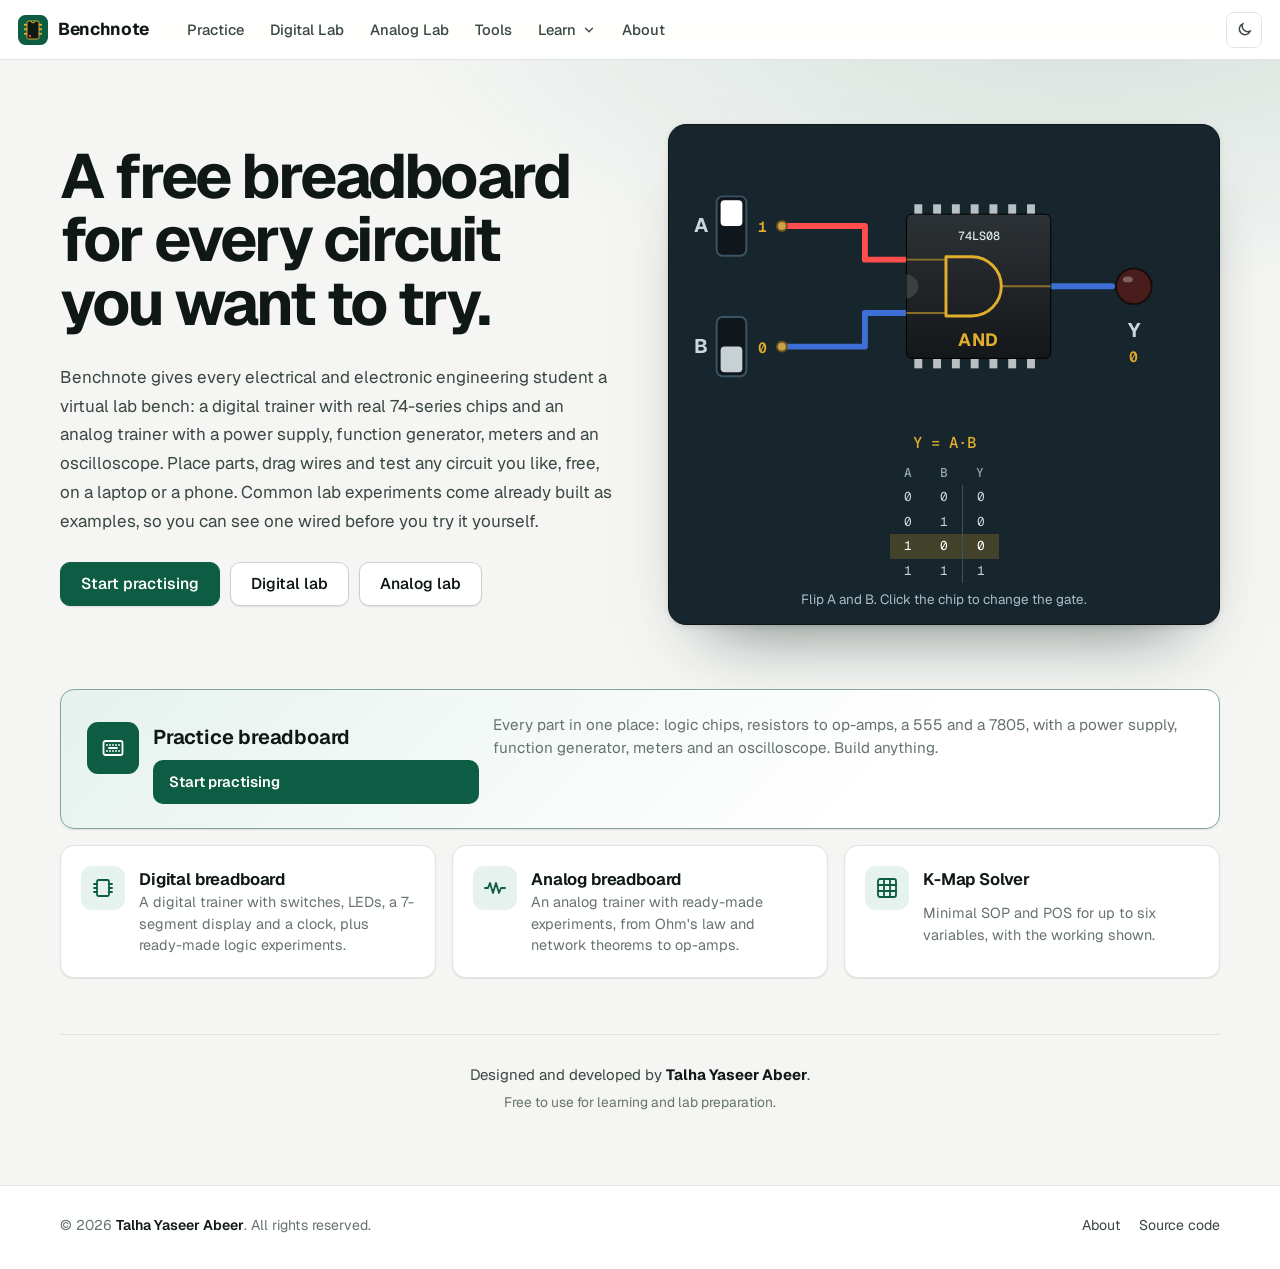
==== index.html @ 4c7db244 "Practice breadboard, fault hunting, exam mode and local parts - Practice page: one breadboard with e" ====
<!doctype html>
<html lang="en">
<head>
  <meta charset="utf-8">
  <meta name="viewport" content="width=device-width, initial-scale=1">
  <title>Benchnote · Virtual EEE lab</title>
  <meta name="description" content="A free virtual breadboard for EEE students: build any digital or analog circuit with real chips, parts and instruments. Common lab experiments included as ready-made examples.">
  <meta name="author" content="Talha Yaseer Abeer">
  <link rel="icon" href="assets/favicon.svg" type="image/svg+xml">
  <link rel="preconnect" href="https://fonts.googleapis.com">
  <link rel="preconnect" href="https://fonts.gstatic.com" crossorigin>
  <link href="https://fonts.googleapis.com/css2?family=Geist:wght@300..800&family=Geist+Mono:wght@400..600&display=swap" rel="stylesheet">
  <link rel="stylesheet" href="css/base.css">
  <link rel="stylesheet" href="css/home.css">
</head>
<body>
  <main>
    <section class="hero">
      <div class="wrap hero__grid">
        <div class="hero__copy">
          <h1>A free breadboard for every circuit you want to try.</h1>
          <p class="hero__lede">Benchnote gives every electrical and electronic engineering student a virtual lab bench: a digital trainer with real 74-series chips and an analog trainer with a power supply, function generator, meters and an oscilloscope. Place parts, drag wires and test any circuit you like, free, on a laptop or a phone. Common lab experiments come already built as examples, so you can see one wired before you try it yourself.</p>
          <div class="hero__cta">
            <a class="btn btn--primary btn--lg" href="practice.html">Start practising</a>
            <a class="btn btn--lg" href="digital.html">Digital lab</a>
            <a class="btn btn--lg" href="analog.html">Analog lab</a>
          </div>
        </div>
        <figure class="demo" aria-label="Try a logic gate">
          <div id="demo"></div>
          <figcaption>Flip A and B. Click the chip to change the gate.</figcaption>
        </figure>
      </div>
    </section>

    <section class="wrap entry" aria-label="Sections">
      <a class="entry__card entry__card--main" href="practice.html">
        <span class="entry__icon" aria-hidden="true"><svg viewBox="0 0 24 24" fill="none" stroke="currentColor" stroke-width="1.8" stroke-linecap="round"><rect x="2.5" y="5" width="19" height="14" rx="2"/><path d="M6 9h.01M9 9h.01M12 9h.01M15 9h.01M18 9h.01M6 15h.01M9 15h.01M12 15h.01M15 15h.01M18 15h.01M8 12h8"/></svg></span>
        <span class="entry__title">Practice breadboard</span>
        <span class="entry__text">Every part in one place: logic chips, resistors to op-amps, a 555 and a 7805, with a power supply, function generator, meters and an oscilloscope. Build anything.</span>
        <span class="entry__go">Start practising</span>
      </a>
      <a class="entry__card" href="digital.html">
        <span class="entry__icon" aria-hidden="true"><svg viewBox="0 0 24 24" fill="none" stroke="currentColor" stroke-width="1.8" stroke-linecap="round" stroke-linejoin="round"><rect x="6" y="4" width="12" height="16" rx="1.5"/><path d="M3 8h3M3 12h3M3 16h3M18 8h3M18 12h3M18 16h3"/></svg></span>
        <span class="entry__title">Digital breadboard</span>
        <span class="entry__text">A digital trainer with switches, LEDs, a 7-segment display and a clock, plus ready-made logic experiments.</span>
      </a>
      <a class="entry__card" href="analog.html">
        <span class="entry__icon" aria-hidden="true"><svg viewBox="0 0 24 24" fill="none" stroke="currentColor" stroke-width="1.8" stroke-linecap="round" stroke-linejoin="round"><path d="M2 12h3l2-5 3 10 3-10 3 10 2-5h4"/></svg></span>
        <span class="entry__title">Analog breadboard</span>
        <span class="entry__text">An analog trainer with ready-made experiments, from Ohm's law and network theorems to op-amps.</span>
      </a>
      <a class="entry__card" href="kmap.html">
        <span class="entry__icon" aria-hidden="true"><svg viewBox="0 0 24 24" fill="none" stroke="currentColor" stroke-width="1.8" stroke-linecap="round"><rect x="3" y="3" width="18" height="18" rx="2"/><path d="M9 3v18M15 3v18M3 9h18M3 15h18"/></svg></span>
        <span class="entry__title">K-Map Solver</span>
        <span class="entry__text">Minimal SOP and POS for up to six variables, with the working shown.</span>
      </a>
    </section>

    <section class="wrap credit" aria-label="Credits">
      <p>Designed and developed by <strong>Talha Yaseer Abeer</strong>.</p>
      <p class="credit__small">Free to use for learning and lab preparation.</p>
    </section>
  </main>
  <script type="module" src="js/home.js"></script>
</body>
</html>
---- css/base.css ----
/* Benchnote design system */

:root {
  --brand: #0d5c44;
  --brand-hi: #127a5a;
  --brand-ink: #073a2b;
  --brand-tint: #e6f2ed;
  --accent: #c8961e;
  --accent-hi: #e0ad2c;
  --accent-tint: #fbf3df;

  --bg: #f5f6f4;
  --surface: #ffffff;
  --surface-2: #f0f2ef;
  --surface-3: #e6e9e5;
  --ink: #0f1814;
  --ink-2: #3a4741;
  --muted: #66736c;
  --rule: #e1e5e1;
  --rule-strong: #cbd2cc;

  --stage: #0c1d17;
  --stage-2: #12291f;
  --silk: #e9f1ec;

  --high: #e5383b;
  --low: #2f62c4;
  --float: #98a39d;
  --ch1: #f2c40f;
  --ch2: #23b5c9;
  --ok: #1e8a52;
  --ok-tint: #e5f4ea;
  --warn: #b7720f;
  --warn-tint: #fbf0dc;
  --bad: #c43036;
  --bad-tint: #fbe7e7;

  /* aliases used by the simulator styles */
  --mask: var(--brand);
  --mask-deep: var(--brand-ink);
  --mask-mid: var(--brand-hi);
  --gold: var(--accent);
  --gold-hi: var(--accent-hi);
  --gold-deep: #9c7414;
  --plastic: #e7eae4;
  --plastic-shade: #cfd5cc;
  --paper: var(--bg);

  --f-body: "Geist", "Segoe UI", system-ui, -apple-system, sans-serif;
  --f-display: "Geist", "Segoe UI", system-ui, sans-serif;
  --f-mono: "Geist Mono", "Cascadia Mono", Consolas, monospace;

  --r-sm: 6px;
  --r-md: 10px;
  --r-lg: 14px;
  --bar-h: 60px;
  --shadow-1: 0 1px 2px rgba(15, 24, 20, .06), 0 1px 1px rgba(15, 24, 20, .04);
  --shadow-2: 0 8px 28px -12px rgba(15, 24, 20, .28), 0 2px 6px rgba(15, 24, 20, .06);
  --shadow-lift: var(--shadow-2);
  color-scheme: light;
}

:root[data-theme="dark"] {
  --bg: #0b1310;
  --surface: #111b17;
  --surface-2: #16221d;
  --surface-3: #1d2b25;
  --ink: #e8efeb;
  --ink-2: #c1ccc6;
  --muted: #8b9a92;
  --rule: #22312a;
  --rule-strong: #2f4038;
  --brand-tint: #12291f;
  --accent-tint: #2a2412;
  --ok-tint: #10291b;
  --warn-tint: #2c220f;
  --bad-tint: #2e1415;
  --plastic: #d9ded6;
  --plastic-shade: #bcc3ba;
  --low: #5b8be0;
  color-scheme: dark;
}

*, *::before, *::after { box-sizing: border-box; }
[hidden] { display: none !important; }
html { -webkit-text-size-adjust: 100%; }
body {
  margin: 0;
  font-family: var(--f-body);
  font-size: 15px;
  line-height: 1.6;
  color: var(--ink);
  background: var(--bg);
  min-height: 100vh;
  -webkit-font-smoothing: antialiased;
}
img, svg { display: block; max-width: 100%; }
button, input, select, textarea { font: inherit; color: inherit; }
a { color: inherit; }
::selection { background: var(--accent-hi); color: #1d1503; }
:focus-visible { outline: 2px solid var(--brand-hi); outline-offset: 2px; border-radius: 4px; }

h1, h2, h3, h4 {
  font-family: var(--f-display);
  font-weight: 650;
  line-height: 1.15;
  letter-spacing: -0.02em;
  margin: 0 0 .45em;
}
h1 { font-size: clamp(2rem, 3.6vw, 2.75rem); letter-spacing: -0.03em; }
h2 { font-size: 1.5rem; }
h3 { font-size: 1.12rem; letter-spacing: -0.01em; }
h4 { font-size: .98rem; letter-spacing: 0; }
p { margin: 0 0 1em; }
code, kbd, .mono { font-family: var(--f-mono); font-size: .86em; }
kbd {
  display: inline-block;
  padding: 0 .45em;
  border: 1px solid var(--rule-strong);
  border-bottom-width: 2px;
  border-radius: 5px;
  background: var(--surface);
  line-height: 1.6;
  font-size: .78rem;
}

/* ---------- top navigation ---------- */
.bar {
  position: sticky;
  top: 0;
  z-index: 50;
  height: var(--bar-h);
  background: color-mix(in srgb, var(--surface) 92%, transparent);
  backdrop-filter: saturate(1.4) blur(10px);
  border-bottom: 1px solid var(--rule);
  display: flex;
  align-items: center;
  gap: 8px;
  padding: 0 18px;
}
.bar__brand { display: flex; align-items: center; gap: 10px; text-decoration: none; flex-shrink: 0; margin-right: 18px; }
.bar__brand svg { width: 30px; height: 30px; }
.bar__word { font-weight: 700; font-size: 1.08rem; letter-spacing: -0.02em; }
.nav { display: flex; align-items: center; gap: 2px; flex: 1; min-width: 0; overflow-x: auto; scrollbar-width: none; }
.nav::-webkit-scrollbar { display: none; }
.nav a, .nav button {
  display: inline-flex;
  align-items: center;
  gap: 6px;
  height: 36px;
  padding: 0 12px;
  border: 0;
  background: transparent;
  border-radius: 8px;
  text-decoration: none;
  font-size: .92rem;
  font-weight: 500;
  color: var(--ink-2);
  white-space: nowrap;
  cursor: pointer;
}
.nav a:hover, .nav button:hover { background: var(--surface-2); color: var(--ink); }
.nav a[aria-current="page"], .nav button[aria-current="page"] { color: var(--ink); background: var(--surface-2); font-weight: 600; }
.nav a[aria-current="page"]::before, .nav button[aria-current="page"]::before {
  content: '';
  width: 6px; height: 6px; border-radius: 50%;
  background: var(--brand-hi);
}
.nav-menu {
  position: fixed;
  min-width: 240px;
  background: var(--surface);
  border: 1px solid var(--rule);
  border-radius: var(--r-md);
  box-shadow: var(--shadow-2);
  padding: 6px;
  z-index: 60;
}
.nav-menu a { display: block; padding: 8px 10px; border-radius: 7px; text-decoration: none; color: var(--ink); font-weight: 550; font-size: .9rem; }
.nav-menu a:hover { background: var(--surface-2); }
.nav-menu small { display: block; color: var(--muted); font-size: .78rem; font-weight: 400; }
.bar__tools { display: flex; align-items: center; gap: 6px; flex-shrink: 0; }
.icon-btn {
  width: 36px; height: 36px;
  display: inline-grid; place-items: center;
  border-radius: 8px;
  border: 1px solid var(--rule);
  background: var(--surface);
  color: var(--ink-2);
  cursor: pointer;
}
.icon-btn:hover { background: var(--surface-2); color: var(--ink); }
.icon-btn svg { width: 17px; height: 17px; }
@media (max-width: 820px) {
  .bar { padding: 0 10px; }
  .bar__brand { margin-right: 6px; }
  .bar__word { display: none; }
}

/* ---------- generic blocks ---------- */
.wrap { width: min(1160px, 100% - 40px); margin-inline: auto; }
.page-head { padding: 40px 0 24px; }
.page-head p { max-width: 66ch; color: var(--ink-2); font-size: 1.04rem; }

.btn {
  display: inline-flex;
  align-items: center;
  justify-content: center;
  gap: 7px;
  height: 36px;
  padding: 0 14px;
  border-radius: 8px;
  border: 1px solid var(--rule-strong);
  background: var(--surface);
  color: var(--ink);
  cursor: pointer;
  font-size: .9rem;
  font-weight: 550;
  line-height: 1;
  text-decoration: none;
  white-space: nowrap;
  box-shadow: var(--shadow-1);
}
.btn:hover { background: var(--surface-2); }
.btn:active { transform: translateY(1px); }
.btn svg { width: 16px; height: 16px; }
.btn--primary, .btn--mask { background: var(--brand); border-color: var(--brand); color: #fff; }
.btn--primary:hover, .btn--mask:hover { background: var(--brand-hi); border-color: var(--brand-hi); }
.btn--gold { background: var(--accent); border-color: #a87c12; color: #1f1604; }
.btn--gold:hover { background: var(--accent-hi); }
.btn--ghost { background: transparent; box-shadow: none; }
.btn--sm { height: 30px; padding: 0 10px; font-size: .82rem; }
.btn[disabled] { opacity: .45; pointer-events: none; }

.field { display: grid; gap: 5px; font-size: .9rem; }
.field > span { color: var(--muted); font-size: .8rem; font-weight: 500; }
.input, select.input, textarea.input {
  width: 100%;
  height: 36px;
  padding: 0 10px;
  border-radius: 8px;
  border: 1px solid var(--rule-strong);
  background: var(--surface);
  color: var(--ink);
}
textarea.input { height: auto; padding: 8px 10px; }
.input:focus { border-color: var(--brand-hi); outline: none; box-shadow: 0 0 0 3px color-mix(in srgb, var(--brand-hi) 22%, transparent); }

.seg {
  display: inline-flex;
  padding: 3px;
  gap: 2px;
  border-radius: 9px;
  background: var(--surface-2);
  border: 1px solid var(--rule);
}
.seg button {
  border: 0;
  background: transparent;
  padding: 0 12px;
  height: 30px;
  border-radius: 7px;
  cursor: pointer;
  font-weight: 550;
  font-size: .86rem;
  color: var(--ink-2);
}
.seg button:hover { color: var(--ink); }
.seg button[aria-pressed="true"], .seg button[aria-selected="true"] { background: var(--surface); color: var(--ink); box-shadow: var(--shadow-1); }

.note {
  border: 1px solid var(--rule);
  border-left: 3px solid var(--accent);
  background: var(--surface);
  padding: 10px 14px;
  border-radius: 8px;
  color: var(--ink-2);
  font-size: .92rem;
}
.table { border-collapse: collapse; width: 100%; font-size: .9rem; }
.table th, .table td { padding: 7px 10px; border-bottom: 1px solid var(--rule); text-align: left; }
.table th { font-weight: 600; color: var(--muted); font-size: .78rem; }
.table.mono-cells td { font-family: var(--f-mono); font-size: .8rem; }
.hint { font-size: .86rem; color: var(--muted); }
.tag {
  display: inline-flex; align-items: center; gap: 5px;
  height: 22px; padding: 0 8px; border-radius: 6px;
  font-size: .74rem; font-weight: 600;
  background: var(--surface-2); color: var(--ink-2); border: 1px solid var(--rule);
}
.tag--chip { font-family: var(--f-mono); background: #1d2124; color: #e6eaec; border-color: #1d2124; }

.toast-host {
  position: fixed; left: 50%; bottom: 22px; transform: translateX(-50%);
  z-index: 100; display: grid; gap: 8px; pointer-events: none;
}
.toast {
  background: var(--ink); color: var(--bg);
  padding: 10px 16px; border-radius: 10px;
  box-shadow: var(--shadow-2); font-size: .9rem;
  animation: toast-in .2s ease-out;
}
.toast--bad { background: var(--bad); color: #fff; }
.toast--ok { background: var(--ok); color: #fff; }
@keyframes toast-in { from { opacity: 0; transform: translateY(8px); } }

.footer {
  margin-top: 72px;
  border-top: 1px solid var(--rule);
  background: var(--surface);
  padding: 28px 0 32px;
  font-size: .88rem;
  color: var(--muted);
}
.footer .wrap { display: flex; flex-wrap: wrap; gap: 10px 28px; justify-content: space-between; align-items: center; }
.footer strong { color: var(--ink); font-weight: 600; }
.footer nav { display: flex; gap: 18px; }
.footer a { color: var(--ink-2); text-decoration: none; }
.footer a:hover { color: var(--ink); text-decoration: underline; }

.sr-only { position: absolute; width: 1px; height: 1px; padding: 0; margin: -1px; overflow: hidden; clip: rect(0, 0, 0, 0); white-space: nowrap; border: 0; }

@media (prefers-reduced-motion: reduce) {
  *, *::before, *::after { animation-duration: .001ms !important; transition-duration: .001ms !important; }
}

/* ---------- toolbar used on dark stages ---------- */
.tool-group {
  display: inline-flex;
  background: rgba(8, 20, 16, .82);
  border: 1px solid rgba(233, 241, 236, .12);
  border-radius: 9px;
  padding: 3px;
  gap: 2px;
  backdrop-filter: blur(6px);
}
.tool-group button {
  border: 0; background: transparent; color: var(--silk);
  min-width: 32px; height: 30px; padding: 0 9px;
  border-radius: 6px; cursor: pointer;
  font-size: .82rem; font-weight: 550;
  display: inline-flex; align-items: center; gap: 6px;
}
.tool-group button:hover { background: rgba(233, 241, 236, .1); }
.tool-group button[aria-pressed="true"] { background: var(--silk); color: var(--stage); }
.tool-group button[disabled] { opacity: .35; pointer-events: none; }
.tool-group button svg { width: 16px; height: 16px; }
.tool-group .sep { width: 1px; background: rgba(233, 241, 236, .16); margin: 4px 3px; }
---- css/home.css ----
/* Home */

.btn--lg { height: 44px; padding: 0 20px; font-size: .98rem; border-radius: 10px; }

.hero {
  padding: 64px 0 56px;
  background:
    radial-gradient(1200px 500px at 85% -10%, color-mix(in srgb, var(--brand) 14%, transparent), transparent 60%),
    var(--bg);
}
.hero__grid {
  display: grid;
  grid-template-columns: minmax(0, 1fr) minmax(0, 1fr);
  gap: 56px;
  align-items: center;
}
.hero h1 {
  font-size: clamp(2.4rem, 5vw, 3.9rem);
  font-weight: 700;
  line-height: 1.02;
  letter-spacing: -0.045em;
  margin-bottom: .45em;
  max-width: 13ch;
}
.hero__lede { font-size: 1.06rem; line-height: 1.7; max-width: 58ch; color: var(--ink-2); }
.hero__cta { display: flex; flex-wrap: wrap; gap: 10px; margin-top: 26px; }

.demo {
  margin: 0;
  background: #17252c;
  border: 1px solid #0d151a;
  border-radius: 18px;
  padding: 18px 18px 14px;
  box-shadow: 0 40px 70px -40px rgba(10, 30, 24, .6), 0 2px 6px rgba(0, 0, 0, .1);
}
.demo figcaption { font-size: .84rem; color: #a9bfca; text-align: center; margin-top: 6px; }
.demo-svg { width: 100%; height: auto; }
.d-wire { fill: none; stroke-width: 6; stroke-linecap: round; stroke-linejoin: round; transition: stroke .12s; }
.d-wire.hi { stroke: #ff4d4d; }
.d-wire.lo { stroke: #3d6fd6; }
.d-sw { cursor: pointer; }
.d-slot { fill: #0f171c; stroke: #3a5463; stroke-width: 2; }
.d-lever { fill: #c7d0d5; transition: y .1s; }
.d-lever.on { fill: #fff; }
.d-sw:focus-visible { outline: none; }
.d-sw:focus-visible .d-slot { stroke: var(--accent-hi); stroke-width: 3; }
.d-lab { fill: #c9d7de; font: 700 20px var(--f-body); text-anchor: middle; }
.d-val { fill: var(--accent-hi); font: 600 15px var(--f-mono); text-anchor: middle; }
.d-pad { fill: #c9a24a; stroke: #6d5317; stroke-width: 2; }
.d-chip { cursor: pointer; transform-origin: 295px 145px; }
.d-chip.pop { animation: pop .28s ease-out; }
@keyframes pop { 40% { transform: scale(1.04); } }
.d-chip:focus-visible { outline: none; }
.d-chip:focus-visible .d-body { stroke: var(--accent-hi); stroke-width: 3; }
.d-body { fill: url(#dChip); stroke: #000; }
.d-notch { fill: #3a3f42; }
.d-leg { fill: #b9c0c4; }
.d-gate { fill: none; stroke: var(--accent-hi); stroke-width: 3; stroke-linejoin: round; }
.d-bubble { fill: #1b1f22; }
.d-gate-line { fill: none; stroke: var(--accent-hi); stroke-width: 3; }
.d-inner { fill: none; stroke: rgba(224, 173, 44, .55); stroke-width: 2; }
.d-chiplab { fill: #dfe5e8; font: 500 12px var(--f-mono); text-anchor: middle; }
.d-gatename { fill: var(--accent-hi); font: 700 18px var(--f-body); text-anchor: middle; letter-spacing: .04em; }
.d-led { fill: #4a1d1d; stroke: #1a0b0b; stroke-width: 2; transition: fill .1s; }
.d-led.on { fill: #ff2d2d; }
.d-glow { opacity: 0; transition: opacity .1s; }
.d-glow.on { opacity: 1; }
.d-shine { fill: rgba(255, 255, 255, .3); }
.d-expr { text-align: center; font: 500 .98rem var(--f-mono); color: var(--accent-hi); margin: 2px 0 8px; }
.d-tt { margin: 0 auto; border-collapse: collapse; font-family: var(--f-mono); font-size: .8rem; color: #c9d7de; }
.d-tt th, .d-tt td { padding: 2px 14px; text-align: center; }
.d-tt th { color: #8ea6b2; font-weight: 500; }
.d-tt tr.now td { background: rgba(224, 173, 44, .22); color: #fff; }
.d-tt td:last-child { border-left: 1px solid #3a5463; }

@media (max-width: 920px) {
  .hero__grid { grid-template-columns: 1fr; gap: 34px; }
  .hero h1 { max-width: none; }
}

.entry {
  display: grid;
  grid-template-columns: repeat(3, minmax(0, 1fr));
  gap: 16px;
  margin-top: 8px;
}
.entry__card {
  display: grid;
  grid-template-columns: 44px 1fr;
  grid-template-rows: auto auto;
  column-gap: 14px;
  padding: 20px;
  border: 1px solid var(--rule);
  border-radius: var(--r-lg);
  background: var(--surface);
  text-decoration: none;
  box-shadow: var(--shadow-1);
  transition: border-color .15s, box-shadow .15s;
}
.entry__card:hover { border-color: var(--rule-strong); box-shadow: var(--shadow-2); }
.entry__icon {
  grid-row: span 2;
  width: 44px; height: 44px;
  display: grid; place-items: center;
  border-radius: 11px;
  background: var(--brand-tint);
  color: var(--brand);
}
.entry__icon svg { width: 24px; height: 24px; }
.entry__title { font-weight: 650; font-size: 1.04rem; letter-spacing: -0.01em; }
.entry__text { color: var(--muted); font-size: .9rem; line-height: 1.5; }
@media (max-width: 860px) { .entry { grid-template-columns: 1fr; } }

.credit {
  margin-top: 56px;
  padding-top: 28px;
  border-top: 1px solid var(--rule);
  text-align: center;
  color: var(--ink-2);
}
.credit p { margin: 0 0 4px; }
.credit strong { color: var(--ink); }
.credit__small { font-size: .86rem; color: var(--muted); }

.entry__card--main { grid-column: 1 / -1; padding: 24px 26px; border-color: color-mix(in srgb, var(--brand) 45%, var(--rule)); background: linear-gradient(135deg, var(--brand-tint), var(--surface) 70%); grid-template-columns: 52px 1fr auto; align-items: center; }
.entry__card--main .entry__icon { width: 52px; height: 52px; background: var(--brand); color: #fff; }
.entry__card--main .entry__title { font-size: 1.25rem; }
.entry__card--main .entry__text { font-size: .95rem; max-width: 70ch; }
.entry__go { grid-row: span 2; align-self: center; padding: 10px 16px; border-radius: 10px; background: var(--brand); color: #fff; font-weight: 600; font-size: .92rem; white-space: nowrap; }
@media (max-width: 860px) { .entry__card--main { grid-template-columns: 52px 1fr; } .entry__go { grid-column: 1 / -1; grid-row: auto; justify-self: start; margin-top: 12px; } }
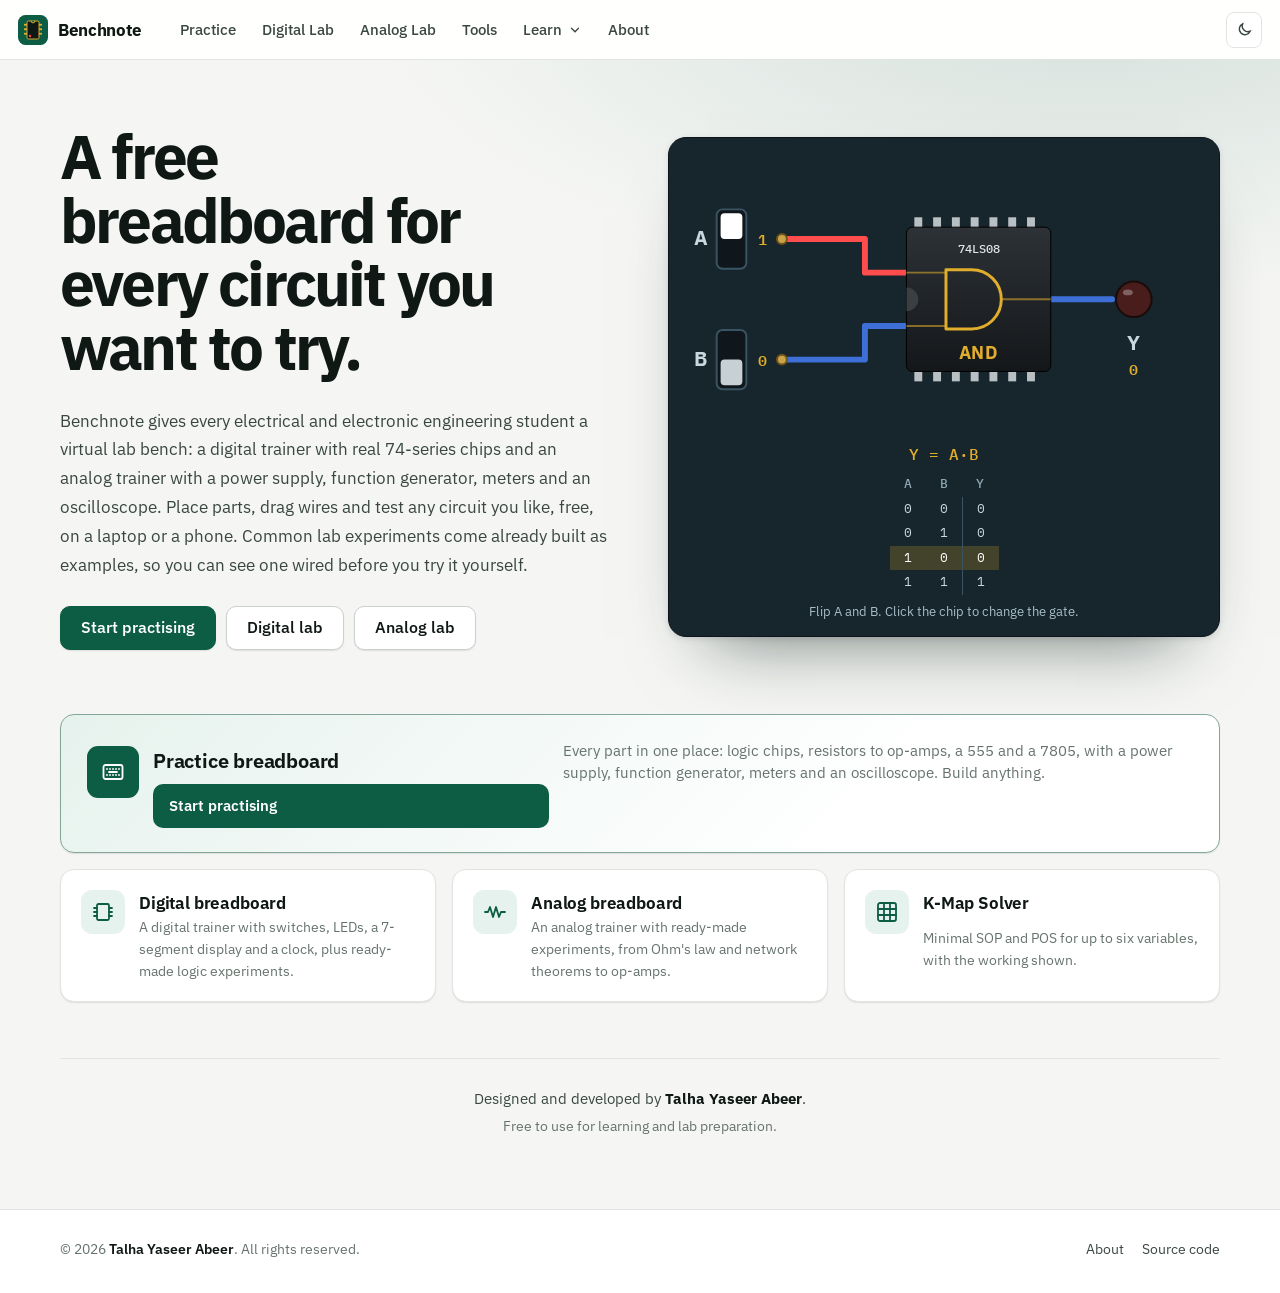
==== commit 36c7d15e: "Switch type to IBM Plex Sans and Plex Mono" ====
--- a/index.html
+++ b/index.html
@@ -6,10 +6,13 @@
   <title>Benchnote · Virtual EEE lab</title>
   <meta name="description" content="A free virtual breadboard for EEE students: build any digital or analog circuit with real chips, parts and instruments. Common lab experiments included as ready-made examples.">
   <meta name="author" content="Talha Yaseer Abeer">
+  <link rel="manifest" href="manifest.webmanifest">
+  <link rel="apple-touch-icon" href="assets/apple-touch-icon.png">
+  <meta name="theme-color" content="#0f3d30">
   <link rel="icon" href="assets/favicon.svg" type="image/svg+xml">
   <link rel="preconnect" href="https://fonts.googleapis.com">
   <link rel="preconnect" href="https://fonts.gstatic.com" crossorigin>
-  <link href="https://fonts.googleapis.com/css2?family=Geist:wght@300..800&family=Geist+Mono:wght@400..600&display=swap" rel="stylesheet">
+  <link href="https://fonts.googleapis.com/css2?family=IBM+Plex+Sans:ital,wght@0,400;0,500;0,600;0,700;1,400&family=IBM+Plex+Mono:wght@400;500;600&display=swap" rel="stylesheet">
   <link rel="stylesheet" href="css/base.css">
   <link rel="stylesheet" href="css/home.css">
 </head>
--- a/css/base.css
+++ b/css/base.css
@@ -46,9 +46,9 @@
   --plastic-shade: #cfd5cc;
   --paper: var(--bg);
 
-  --f-body: "Geist", "Segoe UI", system-ui, -apple-system, sans-serif;
-  --f-display: "Geist", "Segoe UI", system-ui, sans-serif;
-  --f-mono: "Geist Mono", "Cascadia Mono", Consolas, monospace;
+  --f-body: "IBM Plex Sans", "Segoe UI", system-ui, -apple-system, sans-serif;
+  --f-display: "IBM Plex Sans", "Segoe UI", system-ui, sans-serif;
+  --f-mono: "IBM Plex Mono", "Cascadia Mono", Consolas, monospace;
 
   --r-sm: 6px;
   --r-md: 10px;
@@ -346,3 +346,20 @@
 .tool-group button[disabled] { opacity: .35; pointer-events: none; }
 .tool-group button svg { width: 16px; height: 16px; }
 .tool-group .sep { width: 1px; background: rgba(233, 241, 236, .16); margin: 4px 3px; }
+
+/* phone menu */
+.menu-btn { display: none; }
+.m-sheet {
+  position: fixed; top: var(--bar-h); left: 0; right: 0; z-index: 70;
+  background: var(--surface); border-bottom: 1px solid var(--rule); box-shadow: var(--shadow-2);
+  padding: 8px; display: grid; gap: 2px; max-height: calc(100vh - var(--bar-h)); overflow-y: auto;
+}
+.m-sheet a { display: block; padding: 12px 14px; border-radius: 10px; text-decoration: none; font-weight: 600; color: var(--ink); }
+.m-sheet a small { display: block; font-weight: 400; color: var(--muted); font-size: .8rem; }
+.m-sheet a[aria-current="page"] { background: var(--brand-tint); color: var(--brand); }
+@media (max-width: 720px) {
+  .bar .nav { display: none; }
+  .menu-btn { display: inline-grid; }
+  .bar { justify-content: space-between; }
+  .bar__word { display: inline; }
+}
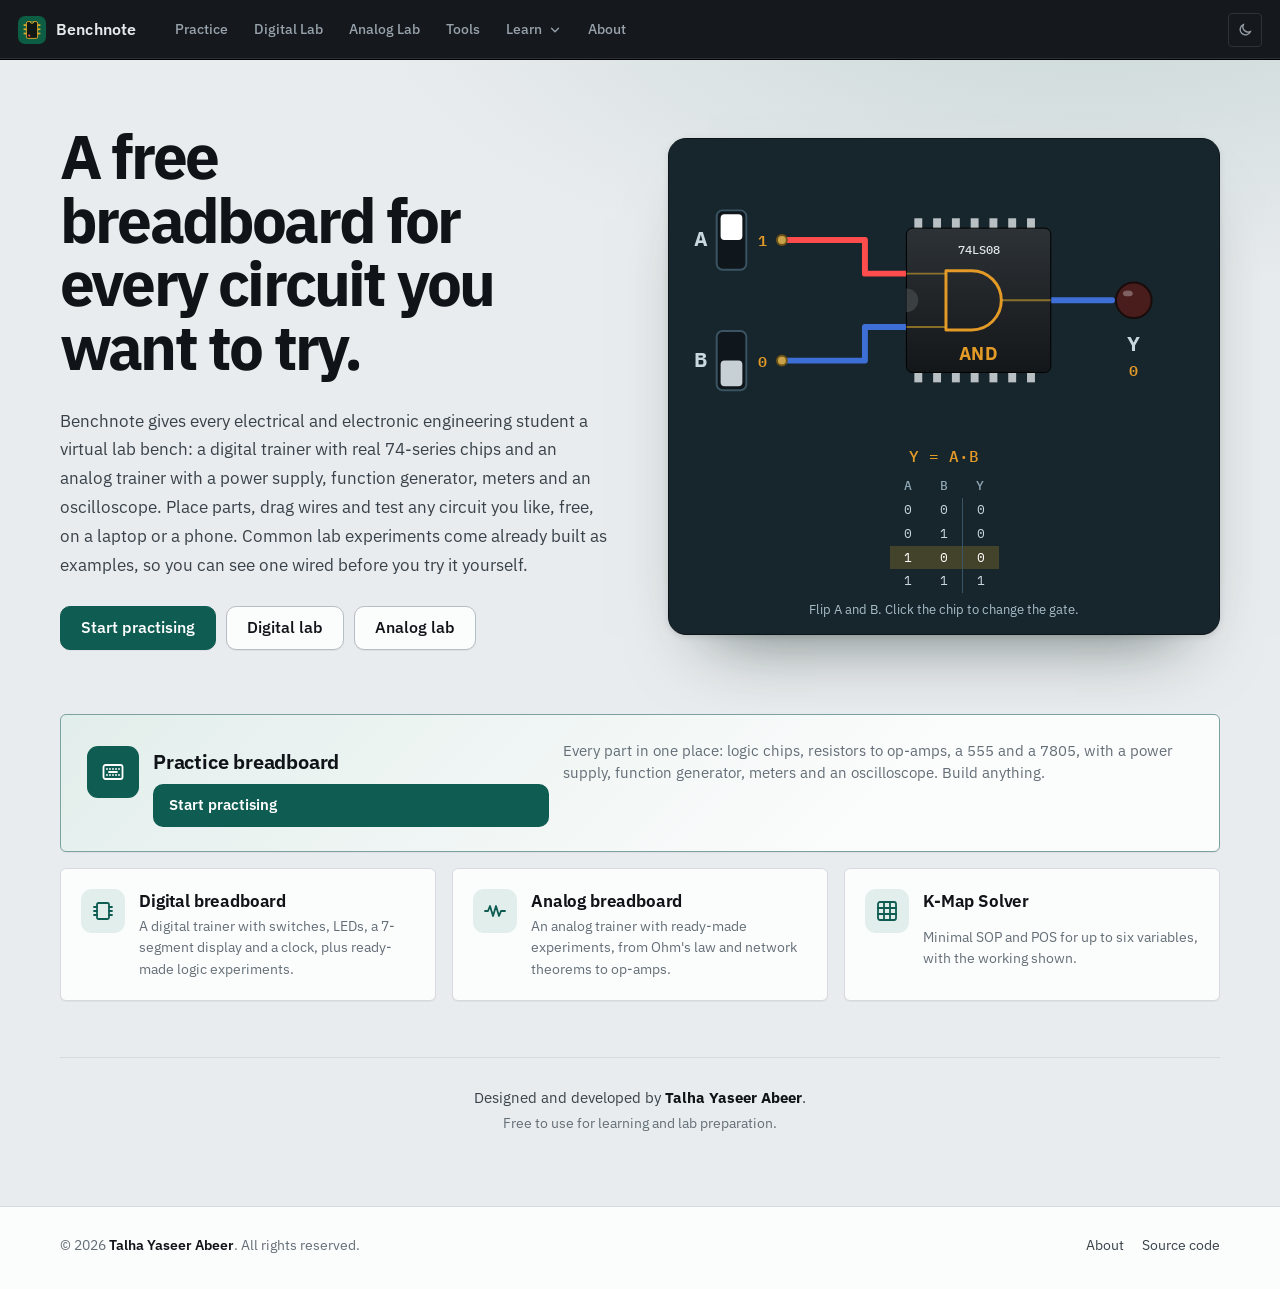
==== commit 53ae4248: "Match browser theme colour to the new chrome" ====
--- a/index.html
+++ b/index.html
@@ -8,7 +8,7 @@
   <meta name="author" content="Talha Yaseer Abeer">
   <link rel="manifest" href="manifest.webmanifest">
   <link rel="apple-touch-icon" href="assets/apple-touch-icon.png">
-  <meta name="theme-color" content="#0f3d30">
+  <meta name="theme-color" content="#15191d">
   <link rel="icon" href="assets/favicon.svg" type="image/svg+xml">
   <link rel="preconnect" href="https://fonts.googleapis.com">
   <link rel="preconnect" href="https://fonts.gstatic.com" crossorigin>
--- a/css/base.css
+++ b/css/base.css
@@ -1,39 +1,53 @@
-/* Benchnote design system */
+/* Benchnote design system — instrument panel
+   Graphite chrome, solder-mask teal for interaction, signal amber for
+   live/measured values. IBM Plex Sans for the interface, Plex Mono for
+   anything you could read off an instrument. */
 
 :root {
-  --brand: #0d5c44;
-  --brand-hi: #127a5a;
-  --brand-ink: #073a2b;
-  --brand-tint: #e6f2ed;
-  --accent: #c8961e;
-  --accent-hi: #e0ad2c;
-  --accent-tint: #fbf3df;
-
-  --bg: #f5f6f4;
-  --surface: #ffffff;
-  --surface-2: #f0f2ef;
-  --surface-3: #e6e9e5;
-  --ink: #0f1814;
-  --ink-2: #3a4741;
-  --muted: #66736c;
-  --rule: #e1e5e1;
-  --rule-strong: #cbd2cc;
-
-  --stage: #0c1d17;
-  --stage-2: #12291f;
-  --silk: #e9f1ec;
+  /* interaction: solder-mask teal */
+  --brand: #0f5c52;
+  --brand-hi: #13776a;
+  --brand-ink: #083b35;
+  --brand-tint: #e2eeeb;
+  /* measurement / attention: signal amber */
+  --accent: #c47f12;
+  --accent-hi: #e39a26;
+  --accent-tint: #f9f0e0;
+
+  /* graphite neutrals */
+  --bg: #e9ecee;
+  --surface: #fbfcfc;
+  --surface-2: #f2f4f5;
+  --surface-3: #e3e7ea;
+  --ink: #101418;
+  --ink-2: #39424a;
+  --muted: #646e77;
+  --rule: #d5dadf;
+  --rule-strong: #b6bdc4;
+
+  /* application chrome (top bar) */
+  --chrome: #15191d;
+  --chrome-2: #1d2227;
+  --chrome-rule: #2b3238;
+  --chrome-ink: #e6eaed;
+  --chrome-muted: #98a2ab;
+
+  /* dark work surfaces */
+  --stage: #0e1416;
+  --stage-2: #151d20;
+  --silk: #e6ecee;
 
   --high: #e5383b;
   --low: #2f62c4;
   --float: #98a39d;
   --ch1: #f2c40f;
   --ch2: #23b5c9;
-  --ok: #1e8a52;
-  --ok-tint: #e5f4ea;
-  --warn: #b7720f;
-  --warn-tint: #fbf0dc;
-  --bad: #c43036;
-  --bad-tint: #fbe7e7;
+  --ok: #1d7f4d;
+  --ok-tint: #e3f1e8;
+  --warn: #a8670b;
+  --warn-tint: #f8eedb;
+  --bad: #bd2f35;
+  --bad-tint: #f8e5e5;
 
   /* aliases used by the simulator styles */
   --mask: var(--brand);
@@ -41,7 +55,7 @@
   --mask-mid: var(--brand-hi);
   --gold: var(--accent);
   --gold-hi: var(--accent-hi);
-  --gold-deep: #9c7414;
+  --gold-deep: #94600c;
   --plastic: #e7eae4;
   --plastic-shade: #cfd5cc;
   --paper: var(--bg);
@@ -50,31 +64,36 @@
   --f-display: "IBM Plex Sans", "Segoe UI", system-ui, sans-serif;
   --f-mono: "IBM Plex Mono", "Cascadia Mono", Consolas, monospace;
 
-  --r-sm: 6px;
-  --r-md: 10px;
-  --r-lg: 14px;
+  --r-sm: 3px;
+  --r-md: 4px;
+  --r-lg: 6px;
   --bar-h: 60px;
-  --shadow-1: 0 1px 2px rgba(15, 24, 20, .06), 0 1px 1px rgba(15, 24, 20, .04);
-  --shadow-2: 0 8px 28px -12px rgba(15, 24, 20, .28), 0 2px 6px rgba(15, 24, 20, .06);
+  --shadow-1: 0 1px 0 rgba(16, 20, 24, .05);
+  --shadow-2: 0 10px 30px -14px rgba(16, 20, 24, .35), 0 1px 3px rgba(16, 20, 24, .08);
   --shadow-lift: var(--shadow-2);
+  --focus: 0 0 0 2px var(--surface), 0 0 0 4px var(--brand-hi);
   color-scheme: light;
 }
 
 :root[data-theme="dark"] {
-  --bg: #0b1310;
-  --surface: #111b17;
-  --surface-2: #16221d;
-  --surface-3: #1d2b25;
-  --ink: #e8efeb;
-  --ink-2: #c1ccc6;
-  --muted: #8b9a92;
-  --rule: #22312a;
-  --rule-strong: #2f4038;
-  --brand-tint: #12291f;
-  --accent-tint: #2a2412;
-  --ok-tint: #10291b;
-  --warn-tint: #2c220f;
-  --bad-tint: #2e1415;
+  --bg: #0c0f11;
+  --surface: #13171a;
+  --surface-2: #191e22;
+  --surface-3: #21272c;
+  --ink: #e4e8eb;
+  --ink-2: #bcc4ca;
+  --muted: #869099;
+  --rule: #252b30;
+  --rule-strong: #343c43;
+  --brand-hi: #2a9c8b;
+  --brand-tint: #10251f;
+  --accent-tint: #2a2213;
+  --ok-tint: #0f2619;
+  --warn-tint: #2a200f;
+  --bad-tint: #2c1416;
+  --chrome: #0f1215;
+  --chrome-2: #171b1f;
+  --chrome-rule: #232a30;
   --plastic: #d9ded6;
   --plastic-shade: #bcc3ba;
   --low: #5b8be0;
@@ -88,109 +107,121 @@
   margin: 0;
   font-family: var(--f-body);
   font-size: 15px;
-  line-height: 1.6;
+  line-height: 1.55;
   color: var(--ink);
   background: var(--bg);
   min-height: 100vh;
   -webkit-font-smoothing: antialiased;
+  font-feature-settings: "kern", "liga";
 }
 img, svg { display: block; max-width: 100%; }
 button, input, select, textarea { font: inherit; color: inherit; }
 a { color: inherit; }
-::selection { background: var(--accent-hi); color: #1d1503; }
-:focus-visible { outline: 2px solid var(--brand-hi); outline-offset: 2px; border-radius: 4px; }
+::selection { background: color-mix(in srgb, var(--accent-hi) 55%, transparent); color: var(--ink); }
+:focus-visible { outline: 2px solid var(--brand-hi); outline-offset: 2px; border-radius: 2px; }
 
 h1, h2, h3, h4 {
   font-family: var(--f-display);
-  font-weight: 650;
-  line-height: 1.15;
-  letter-spacing: -0.02em;
+  font-weight: 600;
+  line-height: 1.2;
+  letter-spacing: -0.012em;
   margin: 0 0 .45em;
 }
-h1 { font-size: clamp(2rem, 3.6vw, 2.75rem); letter-spacing: -0.03em; }
-h2 { font-size: 1.5rem; }
-h3 { font-size: 1.12rem; letter-spacing: -0.01em; }
-h4 { font-size: .98rem; letter-spacing: 0; }
+h1 { font-size: clamp(1.75rem, 2.8vw, 2.25rem); letter-spacing: -0.02em; }
+h2 { font-size: 1.375rem; }
+h3 { font-size: 1.06rem; letter-spacing: -0.005em; }
+h4 { font-size: .95rem; letter-spacing: 0; }
 p { margin: 0 0 1em; }
-code, kbd, .mono { font-family: var(--f-mono); font-size: .86em; }
+code, kbd, .mono { font-family: var(--f-mono); font-size: .88em; }
+code { padding: .05em .3em; border-radius: var(--r-sm); background: var(--surface-3); }
 kbd {
   display: inline-block;
   padding: 0 .45em;
   border: 1px solid var(--rule-strong);
   border-bottom-width: 2px;
-  border-radius: 5px;
+  border-radius: var(--r-sm);
   background: var(--surface);
   line-height: 1.6;
-  font-size: .78rem;
-}
-
-/* ---------- top navigation ---------- */
+  font-size: .76rem;
+  font-weight: 500;
+}
+
+/* ---------- top navigation: dark application chrome ---------- */
 .bar {
   position: sticky;
   top: 0;
   z-index: 50;
   height: var(--bar-h);
-  background: color-mix(in srgb, var(--surface) 92%, transparent);
-  backdrop-filter: saturate(1.4) blur(10px);
-  border-bottom: 1px solid var(--rule);
+  background: var(--chrome);
+  color: var(--chrome-ink);
+  border-bottom: 1px solid #000;
+  box-shadow: inset 0 -1px 0 var(--chrome-rule);
   display: flex;
   align-items: center;
   gap: 8px;
   padding: 0 18px;
 }
-.bar__brand { display: flex; align-items: center; gap: 10px; text-decoration: none; flex-shrink: 0; margin-right: 18px; }
-.bar__brand svg { width: 30px; height: 30px; }
-.bar__word { font-weight: 700; font-size: 1.08rem; letter-spacing: -0.02em; }
-.nav { display: flex; align-items: center; gap: 2px; flex: 1; min-width: 0; overflow-x: auto; scrollbar-width: none; }
+.bar__brand { display: flex; align-items: center; gap: 10px; text-decoration: none; flex-shrink: 0; margin-right: 18px; color: var(--chrome-ink); }
+.bar__brand svg { width: 28px; height: 28px; }
+.bar__word { font-weight: 600; font-size: 1rem; letter-spacing: .01em; }
+.nav { display: flex; align-items: stretch; gap: 0; flex: 1; min-width: 0; height: 100%; overflow-x: auto; scrollbar-width: none; }
 .nav::-webkit-scrollbar { display: none; }
 .nav a, .nav button {
+  position: relative;
   display: inline-flex;
   align-items: center;
   gap: 6px;
-  height: 36px;
-  padding: 0 12px;
+  height: 100%;
+  padding: 0 13px;
   border: 0;
   background: transparent;
-  border-radius: 8px;
+  border-radius: 0;
   text-decoration: none;
-  font-size: .92rem;
+  font-size: .875rem;
   font-weight: 500;
-  color: var(--ink-2);
+  color: var(--chrome-muted);
   white-space: nowrap;
   cursor: pointer;
-}
-.nav a:hover, .nav button:hover { background: var(--surface-2); color: var(--ink); }
-.nav a[aria-current="page"], .nav button[aria-current="page"] { color: var(--ink); background: var(--surface-2); font-weight: 600; }
+  transition: color .12s, background-color .12s;
+}
+.nav a:hover, .nav button:hover { background: var(--chrome-2); color: var(--chrome-ink); }
+.nav a[aria-current="page"], .nav button[aria-current="page"] { color: #fff; background: transparent; font-weight: 600; }
 .nav a[aria-current="page"]::before, .nav button[aria-current="page"]::before {
   content: '';
-  width: 6px; height: 6px; border-radius: 50%;
-  background: var(--brand-hi);
+  position: absolute;
+  left: 13px; right: 13px; bottom: 0;
+  width: auto; height: 2px; border-radius: 0;
+  background: var(--accent-hi);
 }
 .nav-menu {
   position: fixed;
   min-width: 240px;
   background: var(--surface);
-  border: 1px solid var(--rule);
-  border-radius: var(--r-md);
+  border: 1px solid var(--rule-strong);
+  border-top: 2px solid var(--accent-hi);
+  border-radius: 0 0 var(--r-md) var(--r-md);
   box-shadow: var(--shadow-2);
-  padding: 6px;
+  padding: 4px;
   z-index: 60;
 }
-.nav-menu a { display: block; padding: 8px 10px; border-radius: 7px; text-decoration: none; color: var(--ink); font-weight: 550; font-size: .9rem; }
+.nav-menu a { display: block; padding: 8px 10px; border-radius: var(--r-sm); text-decoration: none; color: var(--ink); font-weight: 600; font-size: .875rem; }
 .nav-menu a:hover { background: var(--surface-2); }
-.nav-menu small { display: block; color: var(--muted); font-size: .78rem; font-weight: 400; }
+.nav-menu small { display: block; color: var(--muted); font-size: .76rem; font-weight: 400; }
 .bar__tools { display: flex; align-items: center; gap: 6px; flex-shrink: 0; }
 .icon-btn {
-  width: 36px; height: 36px;
+  width: 34px; height: 34px;
   display: inline-grid; place-items: center;
-  border-radius: 8px;
-  border: 1px solid var(--rule);
+  border-radius: var(--r-md);
+  border: 1px solid var(--rule-strong);
   background: var(--surface);
   color: var(--ink-2);
   cursor: pointer;
+  transition: background-color .12s, color .12s, border-color .12s;
 }
 .icon-btn:hover { background: var(--surface-2); color: var(--ink); }
-.icon-btn svg { width: 17px; height: 17px; }
+.icon-btn svg { width: 16px; height: 16px; }
+.bar .icon-btn { background: transparent; border-color: var(--chrome-rule); color: var(--chrome-muted); }
+.bar .icon-btn:hover { background: var(--chrome-2); border-color: #3a434a; color: var(--chrome-ink); }
 @media (max-width: 820px) {
   .bar { padding: 0 10px; }
   .bar__brand { margin-right: 6px; }
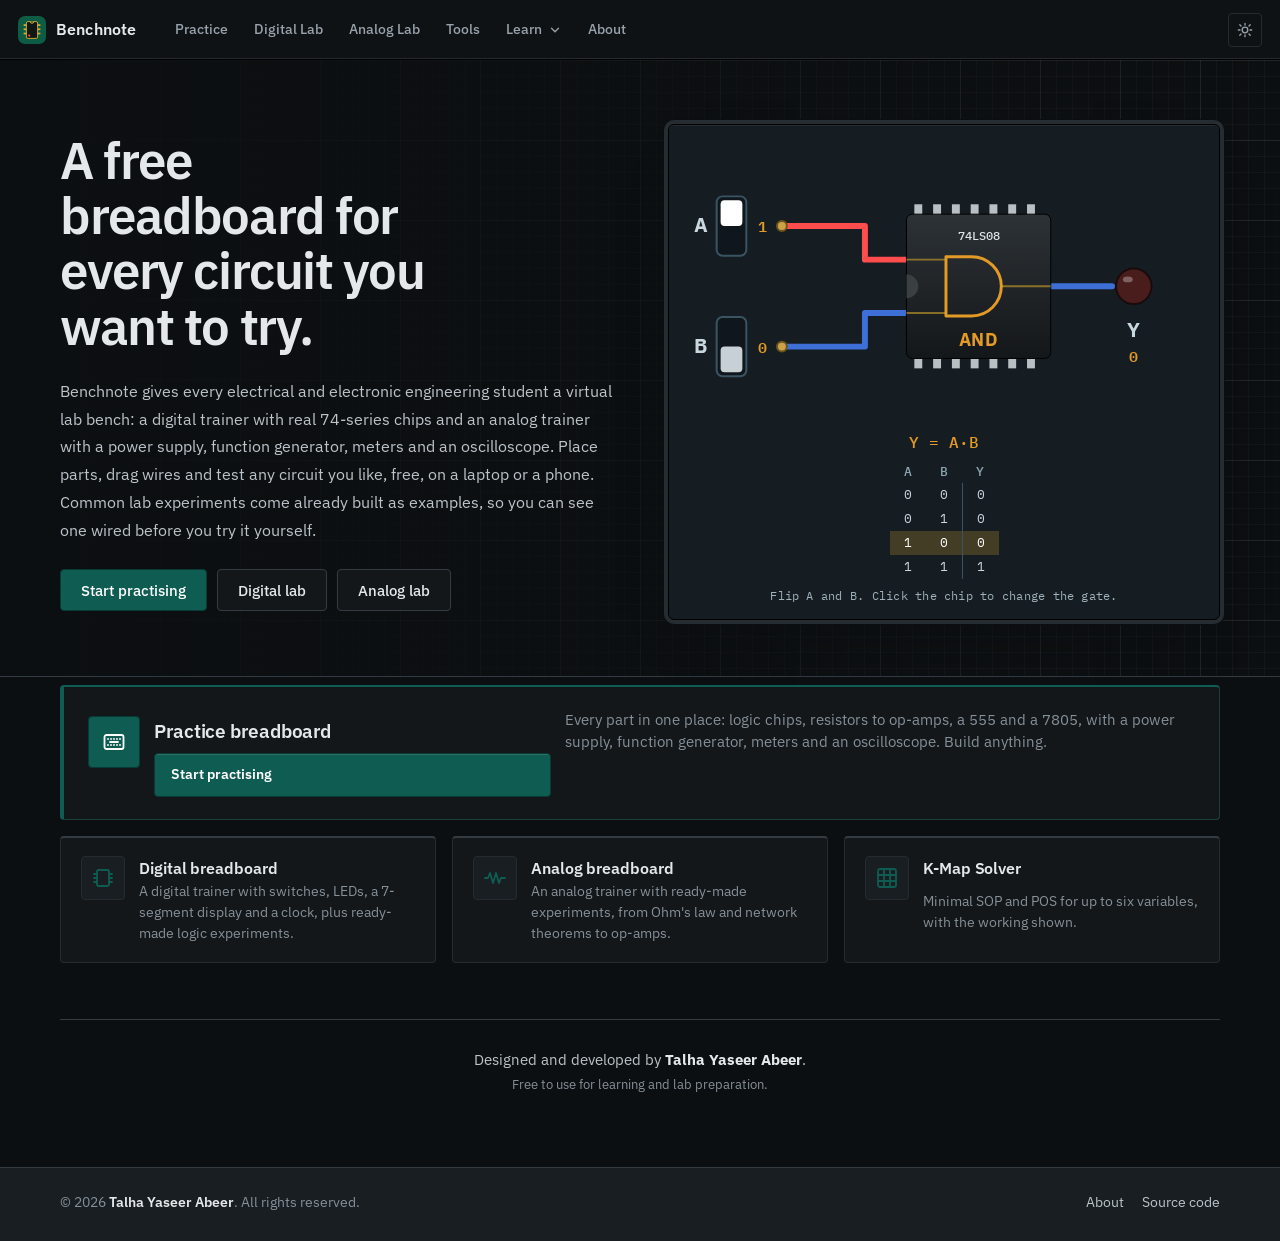
==== commit dad7dcba: "Open in the dark workspace by default; the theme toggle still remembers light" ====
--- a/index.html
+++ b/index.html
@@ -1,5 +1,5 @@
 <!doctype html>
-<html lang="en">
+<html lang="en" data-theme="dark">
 <head>
   <meta charset="utf-8">
   <meta name="viewport" content="width=device-width, initial-scale=1">
--- a/css/base.css
+++ b/css/base.css
@@ -238,116 +238,127 @@
   align-items: center;
   justify-content: center;
   gap: 7px;
-  height: 36px;
+  height: 34px;
   padding: 0 14px;
-  border-radius: 8px;
+  border-radius: var(--r-md);
   border: 1px solid var(--rule-strong);
   background: var(--surface);
   color: var(--ink);
   cursor: pointer;
-  font-size: .9rem;
-  font-weight: 550;
+  font-size: .875rem;
+  font-weight: 500;
   line-height: 1;
   text-decoration: none;
   white-space: nowrap;
-  box-shadow: var(--shadow-1);
-}
-.btn:hover { background: var(--surface-2); }
-.btn:active { transform: translateY(1px); }
+  box-shadow: 0 1px 0 rgba(16, 20, 24, .04), inset 0 1px 0 rgba(255, 255, 255, .6);
+  transition: background-color .12s, border-color .12s, color .12s;
+}
+.btn:hover { background: var(--surface-2); border-color: #9aa2aa; }
+.btn:active { transform: translateY(1px); box-shadow: none; }
 .btn svg { width: 16px; height: 16px; }
-.btn--primary, .btn--mask { background: var(--brand); border-color: var(--brand); color: #fff; }
-.btn--primary:hover, .btn--mask:hover { background: var(--brand-hi); border-color: var(--brand-hi); }
-.btn--gold { background: var(--accent); border-color: #a87c12; color: #1f1604; }
-.btn--gold:hover { background: var(--accent-hi); }
-.btn--ghost { background: transparent; box-shadow: none; }
-.btn--sm { height: 30px; padding: 0 10px; font-size: .82rem; }
+.btn--primary, .btn--mask { background: var(--brand); border-color: var(--brand-ink); color: #fff; box-shadow: inset 0 1px 0 rgba(255, 255, 255, .12); }
+.btn--primary:hover, .btn--mask:hover { background: var(--brand-hi); border-color: var(--brand-ink); }
+.btn--gold { background: var(--accent); border-color: var(--gold-deep); color: #1c1203; box-shadow: inset 0 1px 0 rgba(255, 255, 255, .25); }
+.btn--gold:hover { background: var(--accent-hi); border-color: var(--gold-deep); }
+.btn--ghost { background: transparent; border-color: transparent; box-shadow: none; color: var(--ink-2); }
+.btn--ghost:hover { background: var(--surface-3); border-color: transparent; color: var(--ink); }
+.btn--sm { height: 28px; padding: 0 10px; font-size: .8rem; }
 .btn[disabled] { opacity: .45; pointer-events: none; }
-
-.field { display: grid; gap: 5px; font-size: .9rem; }
-.field > span { color: var(--muted); font-size: .8rem; font-weight: 500; }
+:root[data-theme="dark"] .btn { box-shadow: none; }
+:root[data-theme="dark"] .btn:hover { border-color: #4a535b; }
+
+.field { display: grid; gap: 5px; font-size: .875rem; }
+.field > span { color: var(--muted); font-size: .72rem; font-weight: 600; letter-spacing: .04em; text-transform: uppercase; }
 .input, select.input, textarea.input {
   width: 100%;
-  height: 36px;
+  height: 34px;
   padding: 0 10px;
-  border-radius: 8px;
+  border-radius: var(--r-md);
   border: 1px solid var(--rule-strong);
   background: var(--surface);
   color: var(--ink);
-}
+  box-shadow: inset 0 1px 2px rgba(16, 20, 24, .05);
+  transition: border-color .12s, box-shadow .12s;
+}
+.input:hover { border-color: #9aa2aa; }
 textarea.input { height: auto; padding: 8px 10px; }
-.input:focus { border-color: var(--brand-hi); outline: none; box-shadow: 0 0 0 3px color-mix(in srgb, var(--brand-hi) 22%, transparent); }
+.input:focus { border-color: var(--brand-hi); outline: none; box-shadow: 0 0 0 3px color-mix(in srgb, var(--brand-hi) 20%, transparent); }
+.input::placeholder { color: color-mix(in srgb, var(--muted) 80%, transparent); }
 
 .seg {
   display: inline-flex;
-  padding: 3px;
+  padding: 2px;
   gap: 2px;
-  border-radius: 9px;
-  background: var(--surface-2);
+  border-radius: var(--r-md);
+  background: var(--surface-3);
   border: 1px solid var(--rule);
 }
 .seg button {
   border: 0;
   background: transparent;
   padding: 0 12px;
-  height: 30px;
-  border-radius: 7px;
+  height: 28px;
+  border-radius: var(--r-sm);
   cursor: pointer;
-  font-weight: 550;
-  font-size: .86rem;
+  font-weight: 500;
+  font-size: .84rem;
   color: var(--ink-2);
-}
-.seg button:hover { color: var(--ink); }
-.seg button[aria-pressed="true"], .seg button[aria-selected="true"] { background: var(--surface); color: var(--ink); box-shadow: var(--shadow-1); }
+  transition: background-color .12s, color .12s;
+}
+.seg button:hover { color: var(--ink); background: color-mix(in srgb, var(--surface) 50%, transparent); }
+.seg button[aria-pressed="true"], .seg button[aria-selected="true"] { background: var(--surface); color: var(--ink); font-weight: 600; box-shadow: 0 1px 2px rgba(16, 20, 24, .12), 0 0 0 1px var(--rule); }
 
 .note {
   border: 1px solid var(--rule);
   border-left: 3px solid var(--accent);
-  background: var(--surface);
+  background: var(--accent-tint);
   padding: 10px 14px;
-  border-radius: 8px;
+  border-radius: 0 var(--r-md) var(--r-md) 0;
   color: var(--ink-2);
-  font-size: .92rem;
-}
-.table { border-collapse: collapse; width: 100%; font-size: .9rem; }
+  font-size: .9rem;
+}
+.table { border-collapse: collapse; width: 100%; font-size: .875rem; font-variant-numeric: tabular-nums; }
 .table th, .table td { padding: 7px 10px; border-bottom: 1px solid var(--rule); text-align: left; }
-.table th { font-weight: 600; color: var(--muted); font-size: .78rem; }
+.table th { font-weight: 600; color: var(--muted); font-size: .7rem; letter-spacing: .05em; text-transform: uppercase; background: var(--surface-2); border-bottom-color: var(--rule-strong); }
+.table tbody tr:last-child td { border-bottom: 0; }
 .table.mono-cells td { font-family: var(--f-mono); font-size: .8rem; }
-.hint { font-size: .86rem; color: var(--muted); }
+.hint { font-size: .85rem; color: var(--muted); }
 .tag {
   display: inline-flex; align-items: center; gap: 5px;
-  height: 22px; padding: 0 8px; border-radius: 6px;
-  font-size: .74rem; font-weight: 600;
-  background: var(--surface-2); color: var(--ink-2); border: 1px solid var(--rule);
-}
-.tag--chip { font-family: var(--f-mono); background: #1d2124; color: #e6eaec; border-color: #1d2124; }
+  height: 20px; padding: 0 7px; border-radius: var(--r-sm);
+  font-size: .7rem; font-weight: 600; letter-spacing: .02em;
+  background: var(--surface-2); color: var(--ink-2); border: 1px solid var(--rule-strong);
+}
+.tag--chip { font-family: var(--f-mono); font-weight: 500; background: #1b1f23; color: #e6eaec; border-color: #000; }
 
 .toast-host {
   position: fixed; left: 50%; bottom: 22px; transform: translateX(-50%);
   z-index: 100; display: grid; gap: 8px; pointer-events: none;
 }
 .toast {
-  background: var(--ink); color: var(--bg);
-  padding: 10px 16px; border-radius: 10px;
-  box-shadow: var(--shadow-2); font-size: .9rem;
-  animation: toast-in .2s ease-out;
-}
-.toast--bad { background: var(--bad); color: #fff; }
-.toast--ok { background: var(--ok); color: #fff; }
-@keyframes toast-in { from { opacity: 0; transform: translateY(8px); } }
+  background: var(--chrome); color: var(--chrome-ink);
+  border: 1px solid #000; border-left: 3px solid var(--accent-hi);
+  padding: 9px 16px; border-radius: var(--r-md);
+  box-shadow: var(--shadow-2); font-size: .875rem;
+  animation: toast-in .18s ease-out;
+}
+.toast--bad { background: var(--chrome); color: #fff; border-left-color: #ff5f57; }
+.toast--ok { background: var(--chrome); color: #fff; border-left-color: #3ccf7f; }
+@keyframes toast-in { from { opacity: 0; transform: translateY(6px); } }
 
 .footer {
   margin-top: 72px;
-  border-top: 1px solid var(--rule);
-  background: var(--surface);
-  padding: 28px 0 32px;
-  font-size: .88rem;
+  border-top: 1px solid var(--rule-strong);
+  background: var(--surface-2);
+  padding: 24px 0 28px;
+  font-size: .85rem;
   color: var(--muted);
 }
 .footer .wrap { display: flex; flex-wrap: wrap; gap: 10px 28px; justify-content: space-between; align-items: center; }
 .footer strong { color: var(--ink); font-weight: 600; }
 .footer nav { display: flex; gap: 18px; }
 .footer a { color: var(--ink-2); text-decoration: none; }
-.footer a:hover { color: var(--ink); text-decoration: underline; }
+.footer a:hover { color: var(--brand-hi); text-decoration: underline; text-underline-offset: 3px; }
 
 .sr-only { position: absolute; width: 1px; height: 1px; padding: 0; margin: -1px; overflow: hidden; clip: rect(0, 0, 0, 0); white-space: nowrap; border: 0; }
 
@@ -358,36 +369,38 @@
 /* ---------- toolbar used on dark stages ---------- */
 .tool-group {
   display: inline-flex;
-  background: rgba(8, 20, 16, .82);
-  border: 1px solid rgba(233, 241, 236, .12);
-  border-radius: 9px;
-  padding: 3px;
-  gap: 2px;
-  backdrop-filter: blur(6px);
+  background: #0a0e10;
+  border: 1px solid rgba(230, 236, 238, .14);
+  border-radius: var(--r-md);
+  padding: 2px;
+  gap: 1px;
+  box-shadow: 0 1px 0 rgba(255, 255, 255, .03), inset 0 1px 2px rgba(0, 0, 0, .5);
 }
 .tool-group button {
-  border: 0; background: transparent; color: var(--silk);
+  border: 0; background: transparent; color: #c3ccd1;
   min-width: 32px; height: 30px; padding: 0 9px;
-  border-radius: 6px; cursor: pointer;
-  font-size: .82rem; font-weight: 550;
+  border-radius: var(--r-sm); cursor: pointer;
+  font-size: .8rem; font-weight: 500;
   display: inline-flex; align-items: center; gap: 6px;
-}
-.tool-group button:hover { background: rgba(233, 241, 236, .1); }
-.tool-group button[aria-pressed="true"] { background: var(--silk); color: var(--stage); }
-.tool-group button[disabled] { opacity: .35; pointer-events: none; }
+  transition: background-color .1s, color .1s;
+}
+.tool-group button:hover { background: rgba(230, 236, 238, .09); color: #fff; }
+.tool-group button[aria-pressed="true"] { background: var(--accent-hi); color: #1a1103; font-weight: 600; }
+.tool-group button[disabled] { opacity: .32; pointer-events: none; }
 .tool-group button svg { width: 16px; height: 16px; }
-.tool-group .sep { width: 1px; background: rgba(233, 241, 236, .16); margin: 4px 3px; }
+.tool-group .sep { width: 1px; background: rgba(230, 236, 238, .14); margin: 5px 3px; }
 
 /* phone menu */
 .menu-btn { display: none; }
 .m-sheet {
   position: fixed; top: var(--bar-h); left: 0; right: 0; z-index: 70;
-  background: var(--surface); border-bottom: 1px solid var(--rule); box-shadow: var(--shadow-2);
-  padding: 8px; display: grid; gap: 2px; max-height: calc(100vh - var(--bar-h)); overflow-y: auto;
-}
-.m-sheet a { display: block; padding: 12px 14px; border-radius: 10px; text-decoration: none; font-weight: 600; color: var(--ink); }
-.m-sheet a small { display: block; font-weight: 400; color: var(--muted); font-size: .8rem; }
-.m-sheet a[aria-current="page"] { background: var(--brand-tint); color: var(--brand); }
+  background: var(--surface); border-bottom: 1px solid var(--rule-strong); box-shadow: var(--shadow-2);
+  padding: 6px; display: grid; gap: 1px; max-height: calc(100vh - var(--bar-h)); overflow-y: auto;
+}
+.m-sheet a { display: block; padding: 11px 14px; border-radius: var(--r-md); text-decoration: none; font-weight: 600; color: var(--ink); border-left: 3px solid transparent; }
+.m-sheet a small { display: block; font-weight: 400; color: var(--muted); font-size: .78rem; }
+.m-sheet a[aria-current="page"] { background: var(--brand-tint); color: var(--brand-ink); border-left-color: var(--brand); border-radius: 0 var(--r-md) var(--r-md) 0; }
+:root[data-theme="dark"] .m-sheet a[aria-current="page"] { color: var(--ink); }
 @media (max-width: 720px) {
   .bar .nav { display: none; }
   .menu-btn { display: inline-grid; }
--- a/css/home.css
+++ b/css/home.css
@@ -1,11 +1,17 @@
 /* Home */
 
-.btn--lg { height: 44px; padding: 0 20px; font-size: .98rem; border-radius: 10px; }
+.btn--lg { height: 42px; padding: 0 20px; font-size: .94rem; border-radius: var(--r-md); }
 
+/* engineering paper: 4 mm minor / 20 mm major grid, faded toward the copy */
 .hero {
   padding: 64px 0 56px;
+  border-bottom: 1px solid var(--rule-strong);
   background:
-    radial-gradient(1200px 500px at 85% -10%, color-mix(in srgb, var(--brand) 14%, transparent), transparent 60%),
+    linear-gradient(90deg, var(--bg) 0%, color-mix(in srgb, var(--bg) 70%, transparent) 45%, transparent 100%),
+    linear-gradient(color-mix(in srgb, var(--ink) 7%, transparent) 1px, transparent 1px) 0 0 / 80px 80px,
+    linear-gradient(90deg, color-mix(in srgb, var(--ink) 7%, transparent) 1px, transparent 1px) 0 0 / 80px 80px,
+    linear-gradient(color-mix(in srgb, var(--ink) 3.5%, transparent) 1px, transparent 1px) 0 0 / 16px 16px,
+    linear-gradient(90deg, color-mix(in srgb, var(--ink) 3.5%, transparent) 1px, transparent 1px) 0 0 / 16px 16px,
     var(--bg);
 }
 .hero__grid {
@@ -15,25 +21,25 @@
   align-items: center;
 }
 .hero h1 {
-  font-size: clamp(2.4rem, 5vw, 3.9rem);
-  font-weight: 700;
-  line-height: 1.02;
-  letter-spacing: -0.045em;
+  font-size: clamp(2.1rem, 4.2vw, 3.2rem);
+  font-weight: 600;
+  line-height: 1.08;
+  letter-spacing: -0.028em;
   margin-bottom: .45em;
   max-width: 13ch;
 }
-.hero__lede { font-size: 1.06rem; line-height: 1.7; max-width: 58ch; color: var(--ink-2); }
+.hero__lede { font-size: 1.02rem; line-height: 1.7; max-width: 58ch; color: var(--ink-2); }
 .hero__cta { display: flex; flex-wrap: wrap; gap: 10px; margin-top: 26px; }
 
 .demo {
   margin: 0;
-  background: #17252c;
-  border: 1px solid #0d151a;
-  border-radius: 18px;
+  background: #161d22;
+  border: 1px solid #000;
+  border-radius: var(--r-lg);
   padding: 18px 18px 14px;
-  box-shadow: 0 40px 70px -40px rgba(10, 30, 24, .6), 0 2px 6px rgba(0, 0, 0, .1);
+  box-shadow: inset 0 1px 0 rgba(255, 255, 255, .06), 0 0 0 4px #252d33, 0 0 0 5px #0b0e10, 0 30px 60px -36px rgba(10, 14, 18, .7);
 }
-.demo figcaption { font-size: .84rem; color: #a9bfca; text-align: center; margin-top: 6px; }
+.demo figcaption { font-family: var(--f-mono); font-size: .74rem; letter-spacing: .02em; color: #9fb1ba; text-align: center; margin-top: 8px; }
 .demo-svg { width: 100%; height: auto; }
 .d-wire { fill: none; stroke-width: 6; stroke-linecap: round; stroke-linejoin: round; transition: stroke .12s; }
 .d-wire.hi { stroke: #ff4d4d; }
@@ -89,42 +95,46 @@
   grid-template-columns: 44px 1fr;
   grid-template-rows: auto auto;
   column-gap: 14px;
-  padding: 20px;
+  padding: 18px 20px;
   border: 1px solid var(--rule);
-  border-radius: var(--r-lg);
+  border-top: 2px solid var(--rule-strong);
+  border-radius: var(--r-md);
   background: var(--surface);
   text-decoration: none;
   box-shadow: var(--shadow-1);
-  transition: border-color .15s, box-shadow .15s;
+  transition: border-color .15s, background-color .15s;
 }
-.entry__card:hover { border-color: var(--rule-strong); box-shadow: var(--shadow-2); }
+.entry__card:hover { border-color: var(--rule-strong); border-top-color: var(--brand); background: var(--surface); }
 .entry__icon {
   grid-row: span 2;
   width: 44px; height: 44px;
   display: grid; place-items: center;
-  border-radius: 11px;
-  background: var(--brand-tint);
+  border-radius: var(--r-md);
+  background: var(--surface-2);
+  border: 1px solid var(--rule);
   color: var(--brand);
 }
 .entry__icon svg { width: 24px; height: 24px; }
-.entry__title { font-weight: 650; font-size: 1.04rem; letter-spacing: -0.01em; }
-.entry__text { color: var(--muted); font-size: .9rem; line-height: 1.5; }
+.entry__title { font-weight: 600; font-size: 1rem; letter-spacing: -0.005em; }
+.entry__text { color: var(--muted); font-size: .875rem; line-height: 1.5; }
 @media (max-width: 860px) { .entry { grid-template-columns: 1fr; } }
 
 .credit {
   margin-top: 56px;
   padding-top: 28px;
-  border-top: 1px solid var(--rule);
+  border-top: 1px solid var(--rule-strong);
   text-align: center;
   color: var(--ink-2);
 }
 .credit p { margin: 0 0 4px; }
 .credit strong { color: var(--ink); }
-.credit__small { font-size: .86rem; color: var(--muted); }
+.credit__small { font-size: .82rem; color: var(--muted); }
 
-.entry__card--main { grid-column: 1 / -1; padding: 24px 26px; border-color: color-mix(in srgb, var(--brand) 45%, var(--rule)); background: linear-gradient(135deg, var(--brand-tint), var(--surface) 70%); grid-template-columns: 52px 1fr auto; align-items: center; }
-.entry__card--main .entry__icon { width: 52px; height: 52px; background: var(--brand); color: #fff; }
-.entry__card--main .entry__title { font-size: 1.25rem; }
-.entry__card--main .entry__text { font-size: .95rem; max-width: 70ch; }
-.entry__go { grid-row: span 2; align-self: center; padding: 10px 16px; border-radius: 10px; background: var(--brand); color: #fff; font-weight: 600; font-size: .92rem; white-space: nowrap; }
+.entry__card--main { grid-column: 1 / -1; padding: 22px 24px; border-color: color-mix(in srgb, var(--brand) 40%, var(--rule)); border-top: 2px solid var(--brand); border-left: 4px solid var(--brand); background: var(--surface); grid-template-columns: 52px 1fr auto; align-items: center; }
+.entry__card--main:hover { border-top-color: var(--brand); background: var(--brand-tint); }
+.entry__card--main .entry__icon { width: 52px; height: 52px; background: var(--brand); border-color: var(--brand-ink); color: #fff; }
+.entry__card--main .entry__title { font-size: 1.18rem; }
+.entry__card--main .entry__text { font-size: .92rem; max-width: 70ch; }
+.entry__go { grid-row: span 2; align-self: center; padding: 10px 16px; border-radius: var(--r-md); background: var(--brand); border: 1px solid var(--brand-ink); color: #fff; font-weight: 600; font-size: .875rem; white-space: nowrap; box-shadow: inset 0 1px 0 rgba(255, 255, 255, .12); }
+.entry__card--main:hover .entry__go { background: var(--brand-hi); }
 @media (max-width: 860px) { .entry__card--main { grid-template-columns: 52px 1fr; } .entry__go { grid-column: 1 / -1; grid-row: auto; justify-self: start; margin-top: 12px; } }
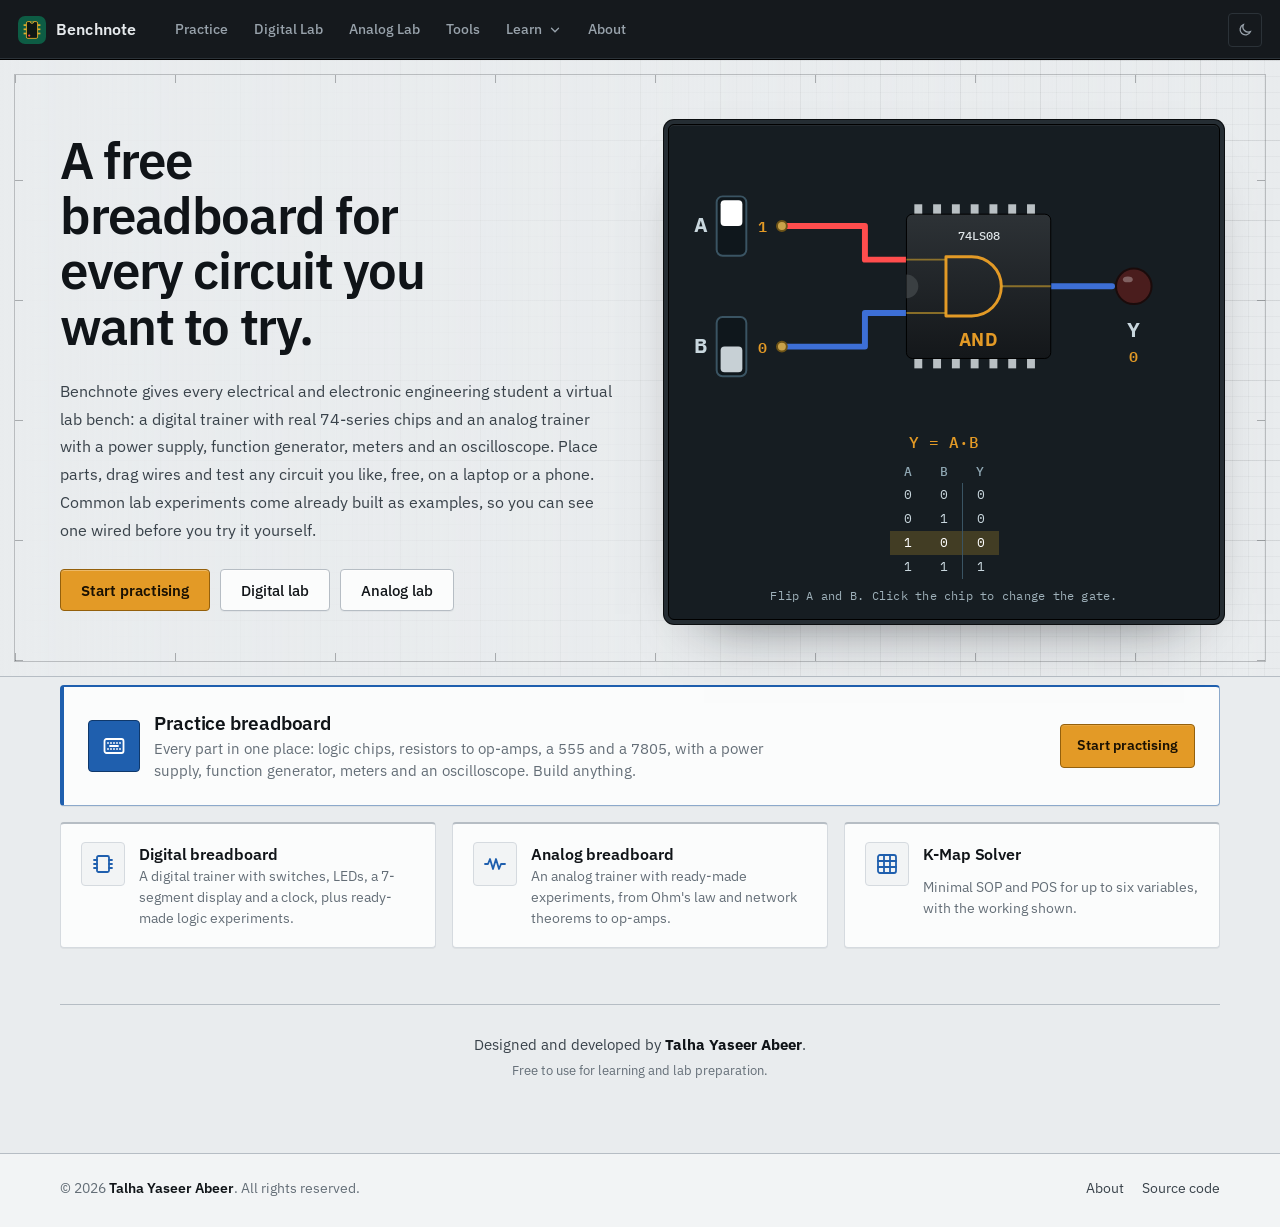
==== commit fac74a63: "Revert "Open in the dark workspace by default; the theme toggle still remembers light" This reverts " ====
--- a/index.html
+++ b/index.html
@@ -1,5 +1,5 @@
 <!doctype html>
-<html lang="en" data-theme="dark">
+<html lang="en">
 <head>
   <meta charset="utf-8">
   <meta name="viewport" content="width=device-width, initial-scale=1">
--- a/css/base.css
+++ b/css/base.css
@@ -4,11 +4,11 @@
    anything you could read off an instrument. */
 
 :root {
-  /* interaction: solder-mask teal */
-  --brand: #0f5c52;
-  --brand-hi: #13776a;
-  --brand-ink: #083b35;
-  --brand-tint: #e2eeeb;
+  /* interaction + selection: EDA selection blue */
+  --brand: #1f5fae;
+  --brand-hi: #2a73cc;
+  --brand-ink: #0f386b;
+  --brand-tint: #e3ecf7;
   /* measurement / attention: signal amber */
   --accent: #c47f12;
   --accent-hi: #e39a26;
@@ -76,27 +76,34 @@
 }
 
 :root[data-theme="dark"] {
-  --bg: #0c0f11;
-  --surface: #13171a;
-  --surface-2: #191e22;
-  --surface-3: #21272c;
-  --ink: #e4e8eb;
-  --ink-2: #bcc4ca;
-  --muted: #869099;
-  --rule: #252b30;
-  --rule-strong: #343c43;
-  --brand-hi: #2a9c8b;
-  --brand-tint: #10251f;
-  --accent-tint: #2a2213;
-  --ok-tint: #0f2619;
-  --warn-tint: #2a200f;
-  --bad-tint: #2c1416;
-  --chrome: #0f1215;
-  --chrome-2: #171b1f;
-  --chrome-rule: #232a30;
+  /* EDA workspace: neutral mid-dark greys, panels a step lighter than the sheet */
+  --bg: #1c1f23;
+  --surface: #24282d;
+  --surface-2: #2b3036;
+  --surface-3: #343a41;
+  --ink: #e4e7ea;
+  --ink-2: #b9c0c7;
+  --muted: #8b949d;
+  --rule: #363c43;
+  --rule-strong: #474f58;
+  --brand: #2f74c6;
+  --brand-hi: #4d92e4;
+  --brand-ink: #123b6b;
+  --brand-tint: #1a2a3d;
+  --accent-tint: #33291a;
+  --ok-tint: #17301f;
+  --warn-tint: #33281a;
+  --bad-tint: #3a1d1f;
+  --chrome: #141619;
+  --chrome-2: #1d2024;
+  --chrome-rule: #2c3136;
+  --stage: #121b24;
+  --stage-2: #18222c;
   --plastic: #d9ded6;
   --plastic-shade: #bcc3ba;
   --low: #5b8be0;
+  --shadow-1: 0 1px 0 rgba(0, 0, 0, .25);
+  --shadow-2: 0 14px 34px -14px rgba(0, 0, 0, .7), 0 1px 3px rgba(0, 0, 0, .4);
   color-scheme: dark;
 }
 
@@ -256,8 +263,11 @@
 .btn:hover { background: var(--surface-2); border-color: #9aa2aa; }
 .btn:active { transform: translateY(1px); box-shadow: none; }
 .btn svg { width: 16px; height: 16px; }
-.btn--primary, .btn--mask { background: var(--brand); border-color: var(--brand-ink); color: #fff; box-shadow: inset 0 1px 0 rgba(255, 255, 255, .12); }
-.btn--primary:hover, .btn--mask:hover { background: var(--brand-hi); border-color: var(--brand-ink); }
+/* primary action = signal amber (run / place / start); selection stays blue */
+.btn--primary { background: var(--accent-hi); border-color: var(--gold-deep); color: #1a1103; font-weight: 600; box-shadow: inset 0 1px 0 rgba(255, 255, 255, .3); }
+.btn--primary:hover { background: #f0ab3a; border-color: var(--gold-deep); }
+.btn--mask { background: var(--brand); border-color: var(--brand-ink); color: #fff; box-shadow: inset 0 1px 0 rgba(255, 255, 255, .12); }
+.btn--mask:hover { background: var(--brand-hi); border-color: var(--brand-ink); }
 .btn--gold { background: var(--accent); border-color: var(--gold-deep); color: #1c1203; box-shadow: inset 0 1px 0 rgba(255, 255, 255, .25); }
 .btn--gold:hover { background: var(--accent-hi); border-color: var(--gold-deep); }
 .btn--ghost { background: transparent; border-color: transparent; box-shadow: none; color: var(--ink-2); }
--- a/css/home.css
+++ b/css/home.css
@@ -135,6 +135,26 @@
 .entry__card--main .entry__icon { width: 52px; height: 52px; background: var(--brand); border-color: var(--brand-ink); color: #fff; }
 .entry__card--main .entry__title { font-size: 1.18rem; }
 .entry__card--main .entry__text { font-size: .92rem; max-width: 70ch; }
-.entry__go { grid-row: span 2; align-self: center; padding: 10px 16px; border-radius: var(--r-md); background: var(--brand); border: 1px solid var(--brand-ink); color: #fff; font-weight: 600; font-size: .875rem; white-space: nowrap; box-shadow: inset 0 1px 0 rgba(255, 255, 255, .12); }
-.entry__card--main:hover .entry__go { background: var(--brand-hi); }
+.entry__go { grid-row: span 2; align-self: center; padding: 10px 16px; border-radius: var(--r-md); background: var(--accent-hi); border: 1px solid var(--gold-deep); color: #1a1103; font-weight: 600; font-size: .875rem; white-space: nowrap; box-shadow: inset 0 1px 0 rgba(255, 255, 255, .12); }
+.entry__card--main:hover .entry__go { background: #f0ab3a; }
 @media (max-width: 860px) { .entry__card--main { grid-template-columns: 52px 1fr; } .entry__go { grid-column: 1 / -1; grid-row: auto; justify-self: start; margin-top: 12px; } }
+
+/* hero drawn as a schematic sheet: an inset frame with zone ticks along the edges */
+.hero { position: relative; }
+.hero::before {
+  content: ''; position: absolute; inset: 14px; pointer-events: none;
+  border: 1px solid color-mix(in srgb, var(--ink) 22%, transparent);
+  background:
+    repeating-linear-gradient(90deg, color-mix(in srgb, var(--ink) 30%, transparent) 0 1px, transparent 1px 160px) top / 100% 8px no-repeat,
+    repeating-linear-gradient(90deg, color-mix(in srgb, var(--ink) 30%, transparent) 0 1px, transparent 1px 160px) bottom / 100% 8px no-repeat,
+    repeating-linear-gradient(0deg, color-mix(in srgb, var(--ink) 30%, transparent) 0 1px, transparent 1px 120px) left / 8px 100% no-repeat,
+    repeating-linear-gradient(0deg, color-mix(in srgb, var(--ink) 30%, transparent) 0 1px, transparent 1px 120px) right / 8px 100% no-repeat;
+}
+.hero > .wrap { position: relative; }
+:root[data-theme="dark"] .hero { background-color: var(--bg); }
+
+/* practice card: title and text stacked in the middle column, button on the right */
+.entry__card--main .entry__title { grid-column: 2; grid-row: 1; }
+.entry__card--main .entry__text { grid-column: 2; grid-row: 2; }
+.entry__card--main .entry__go { grid-column: 3; grid-row: 1 / span 2; }
+@media (max-width: 860px) { .entry__card--main .entry__go { grid-column: 1 / -1; grid-row: 3; } }
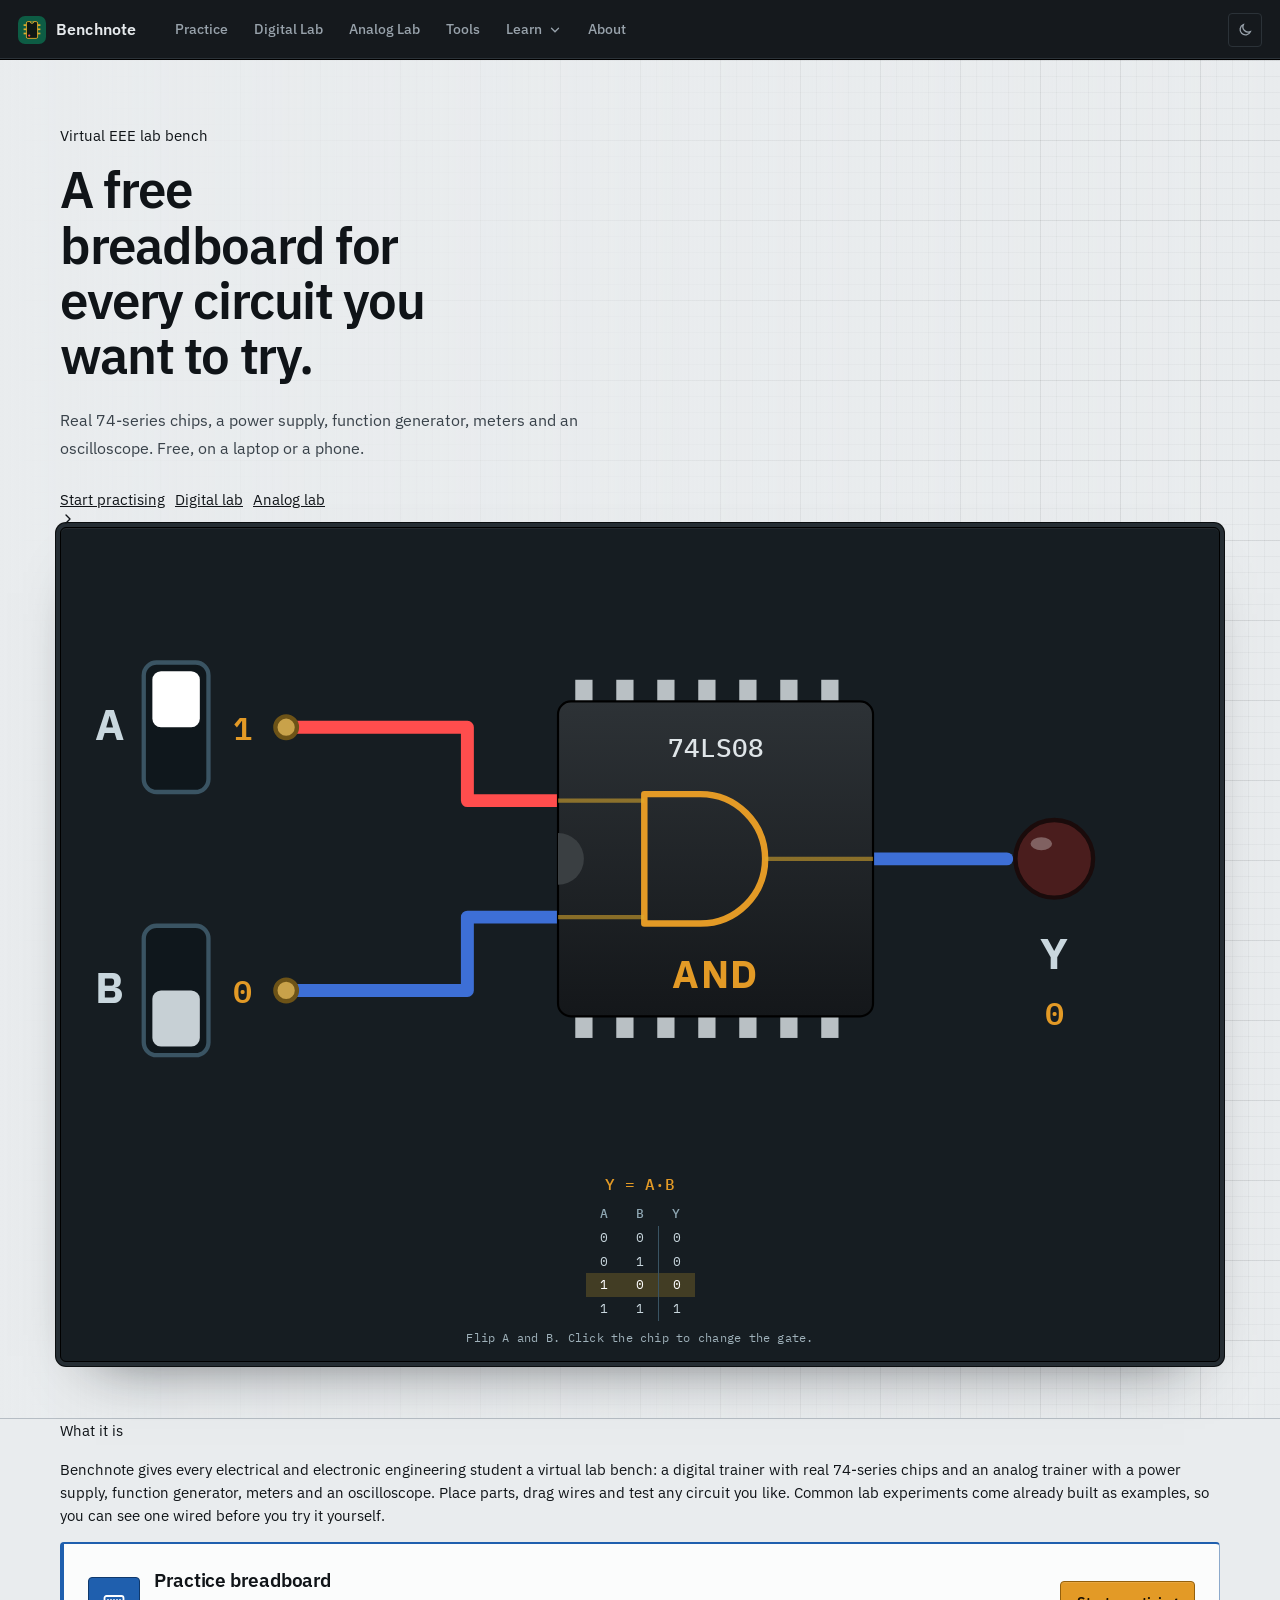
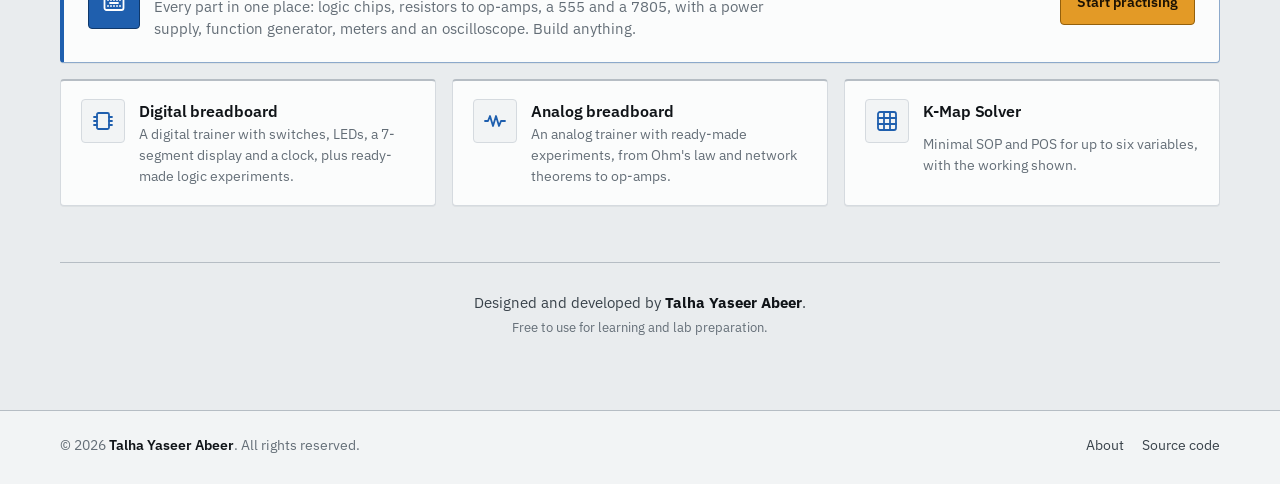
==== commit 5968c27a: "Home: centred hero markup with a single call to action and an intro section" ====
--- a/index.html
+++ b/index.html
@@ -16,24 +16,31 @@
   <link rel="stylesheet" href="css/base.css">
   <link rel="stylesheet" href="css/home.css">
 </head>
-<body>
+<body class="page-home">
   <main>
     <section class="hero">
-      <div class="wrap hero__grid">
-        <div class="hero__copy">
-          <h1>A free breadboard for every circuit you want to try.</h1>
-          <p class="hero__lede">Benchnote gives every electrical and electronic engineering student a virtual lab bench: a digital trainer with real 74-series chips and an analog trainer with a power supply, function generator, meters and an oscilloscope. Place parts, drag wires and test any circuit you like, free, on a laptop or a phone. Common lab experiments come already built as examples, so you can see one wired before you try it yourself.</p>
-          <div class="hero__cta">
-            <a class="btn btn--primary btn--lg" href="practice.html">Start practising</a>
-            <a class="btn btn--lg" href="digital.html">Digital lab</a>
-            <a class="btn btn--lg" href="analog.html">Analog lab</a>
-          </div>
+      <div class="hero__light" aria-hidden="true"></div>
+      <div class="wrap hero__stage">
+        <p class="hero__eyebrow"><span class="hero__dot" aria-hidden="true"></span>Virtual EEE lab bench</p>
+        <h1>A free breadboard for every circuit you want to try.</h1>
+        <p class="hero__lede">Real 74-series chips, a power supply, function generator, meters and an oscilloscope. Free, on a laptop or a phone.</p>
+        <div class="hero__cta">
+          <a class="btn-glass" href="practice.html">Start practising<svg viewBox="0 0 24 24" width="16" height="16" fill="none" stroke="currentColor" stroke-width="2" stroke-linecap="round" stroke-linejoin="round" aria-hidden="true"><path d="m9 6 6 6-6 6"/></svg></a>
+          <a class="hero__link" href="digital.html">Digital lab</a>
+          <a class="hero__link" href="analog.html">Analog lab</a>
         </div>
+      </div>
+      <div class="wrap hero__device">
         <figure class="demo" aria-label="Try a logic gate">
           <div id="demo"></div>
           <figcaption>Flip A and B. Click the chip to change the gate.</figcaption>
         </figure>
       </div>
+    </section>
+
+    <section class="wrap intro" aria-label="About Benchnote">
+      <p class="intro__label">What it is</p>
+      <p class="intro__text">Benchnote gives every electrical and electronic engineering student a virtual lab bench: a digital trainer with real 74-series chips and an analog trainer with a power supply, function generator, meters and an oscilloscope. Place parts, drag wires and test any circuit you like. Common lab experiments come already built as examples, so you can see one wired before you try it yourself.</p>
     </section>
 
     <section class="wrap entry" aria-label="Sections">
--- a/css/base.css
+++ b/css/base.css
@@ -263,11 +263,8 @@
 .btn:hover { background: var(--surface-2); border-color: #9aa2aa; }
 .btn:active { transform: translateY(1px); box-shadow: none; }
 .btn svg { width: 16px; height: 16px; }
-/* primary action = signal amber (run / place / start); selection stays blue */
-.btn--primary { background: var(--accent-hi); border-color: var(--gold-deep); color: #1a1103; font-weight: 600; box-shadow: inset 0 1px 0 rgba(255, 255, 255, .3); }
-.btn--primary:hover { background: #f0ab3a; border-color: var(--gold-deep); }
-.btn--mask { background: var(--brand); border-color: var(--brand-ink); color: #fff; box-shadow: inset 0 1px 0 rgba(255, 255, 255, .12); }
-.btn--mask:hover { background: var(--brand-hi); border-color: var(--brand-ink); }
+.btn--primary, .btn--mask { background: var(--brand); border-color: var(--brand-ink); color: #fff; box-shadow: inset 0 1px 0 rgba(255, 255, 255, .12); }
+.btn--primary:hover, .btn--mask:hover { background: var(--brand-hi); border-color: var(--brand-ink); }
 .btn--gold { background: var(--accent); border-color: var(--gold-deep); color: #1c1203; box-shadow: inset 0 1px 0 rgba(255, 255, 255, .25); }
 .btn--gold:hover { background: var(--accent-hi); border-color: var(--gold-deep); }
 .btn--ghost { background: transparent; border-color: transparent; box-shadow: none; color: var(--ink-2); }
--- a/css/home.css
+++ b/css/home.css
@@ -138,21 +138,6 @@
 .entry__go { grid-row: span 2; align-self: center; padding: 10px 16px; border-radius: var(--r-md); background: var(--accent-hi); border: 1px solid var(--gold-deep); color: #1a1103; font-weight: 600; font-size: .875rem; white-space: nowrap; box-shadow: inset 0 1px 0 rgba(255, 255, 255, .12); }
 .entry__card--main:hover .entry__go { background: #f0ab3a; }
 @media (max-width: 860px) { .entry__card--main { grid-template-columns: 52px 1fr; } .entry__go { grid-column: 1 / -1; grid-row: auto; justify-self: start; margin-top: 12px; } }
-
-/* hero drawn as a schematic sheet: an inset frame with zone ticks along the edges */
-.hero { position: relative; }
-.hero::before {
-  content: ''; position: absolute; inset: 14px; pointer-events: none;
-  border: 1px solid color-mix(in srgb, var(--ink) 22%, transparent);
-  background:
-    repeating-linear-gradient(90deg, color-mix(in srgb, var(--ink) 30%, transparent) 0 1px, transparent 1px 160px) top / 100% 8px no-repeat,
-    repeating-linear-gradient(90deg, color-mix(in srgb, var(--ink) 30%, transparent) 0 1px, transparent 1px 160px) bottom / 100% 8px no-repeat,
-    repeating-linear-gradient(0deg, color-mix(in srgb, var(--ink) 30%, transparent) 0 1px, transparent 1px 120px) left / 8px 100% no-repeat,
-    repeating-linear-gradient(0deg, color-mix(in srgb, var(--ink) 30%, transparent) 0 1px, transparent 1px 120px) right / 8px 100% no-repeat;
-}
-.hero > .wrap { position: relative; }
-:root[data-theme="dark"] .hero { background-color: var(--bg); }
-
 /* practice card: title and text stacked in the middle column, button on the right */
 .entry__card--main .entry__title { grid-column: 2; grid-row: 1; }
 .entry__card--main .entry__text { grid-column: 2; grid-row: 2; }
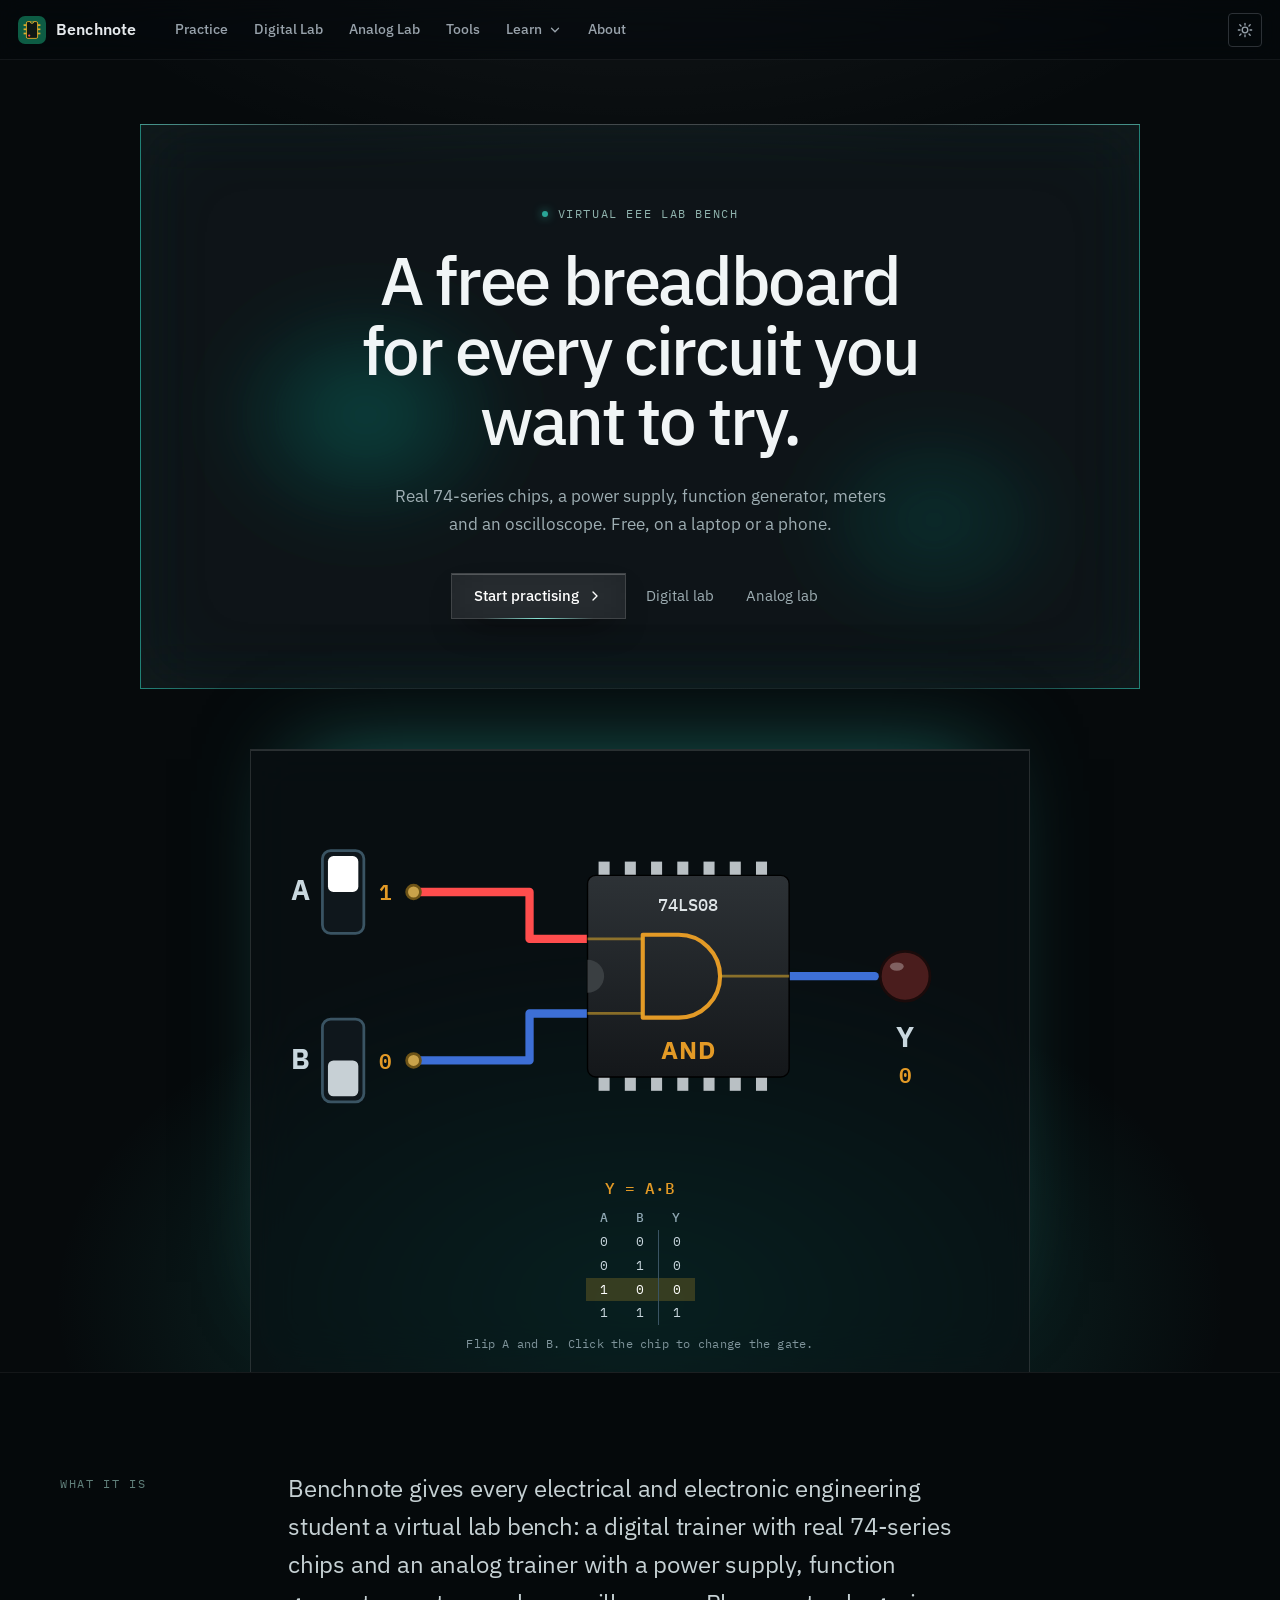
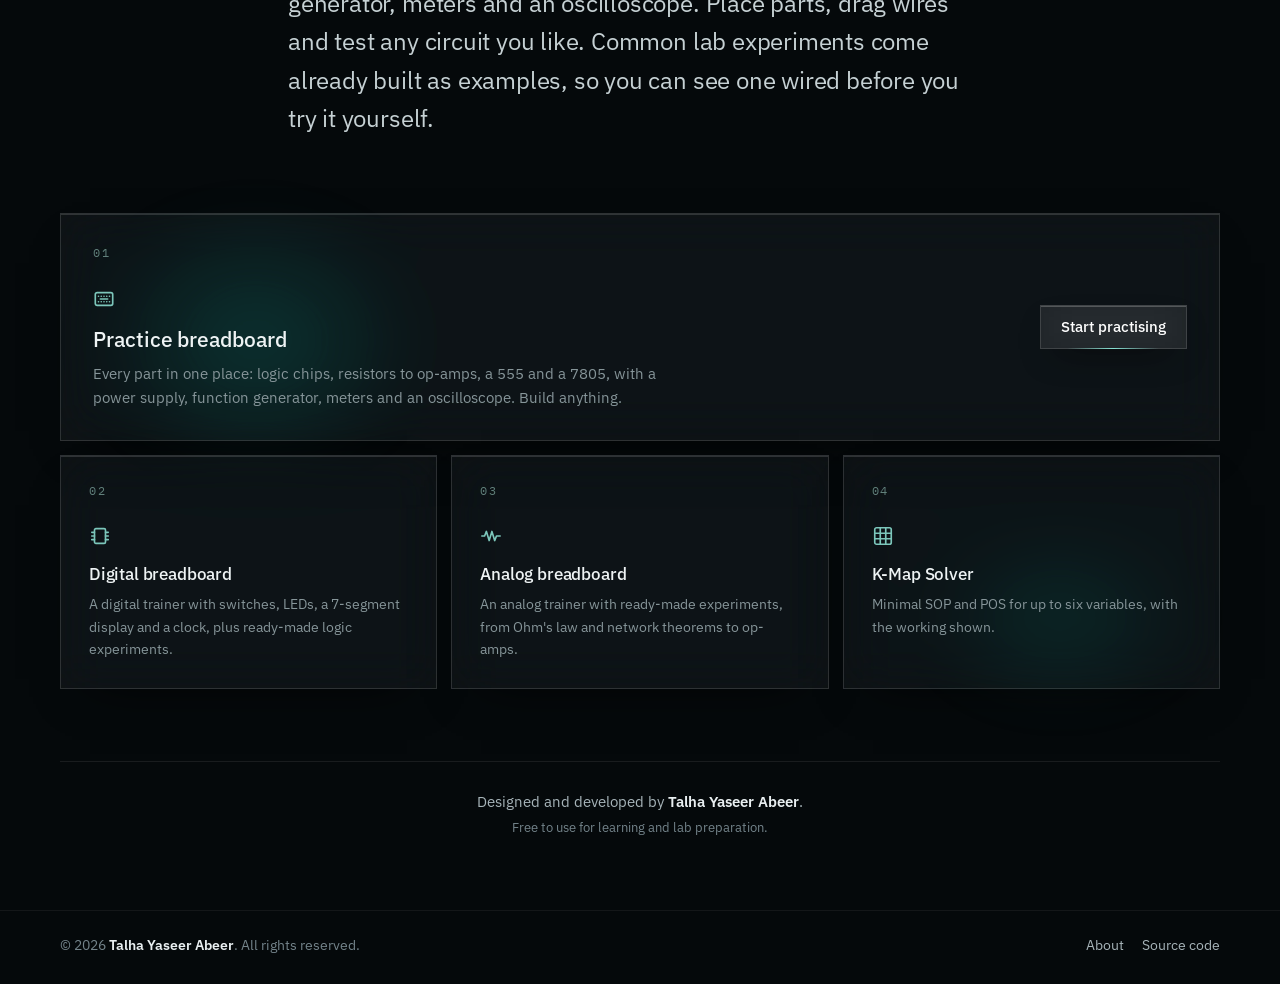
==== commit 5e9a0328: "Open every page in the dark theme by default" ====
--- a/index.html
+++ b/index.html
@@ -1,5 +1,5 @@
 <!doctype html>
-<html lang="en">
+<html lang="en" data-theme="dark">
 <head>
   <meta charset="utf-8">
   <meta name="viewport" content="width=device-width, initial-scale=1">
--- a/css/home.css
+++ b/css/home.css
@@ -1,45 +1,212 @@
-/* Home */
-
-.btn--lg { height: 42px; padding: 0 20px; font-size: .94rem; border-radius: var(--r-md); }
-
-/* engineering paper: 4 mm minor / 20 mm major grid, faded toward the copy */
+/* Home — a dark, quiet landing: one lit frame, one call to action, the live demo as the screen */
+
+body.page-home {
+  --bg: #05090b;
+  --surface: #0a1013;
+  --surface-2: #0d1417;
+  --surface-3: #131b1f;
+  --ink: #e9eff1;
+  --ink-2: #a7b4b9;
+  --muted: #73838a;
+  --rule: rgba(255, 255, 255, .08);
+  --rule-strong: rgba(255, 255, 255, .14);
+  --glow: 42, 165, 151;               /* deep teal light, used as rgb() */
+  color-scheme: dark;
+  background: var(--bg);
+  color: var(--ink);
+}
+
+/* the bar floats over the hero */
+.page-home .bar {
+  position: fixed; left: 0; right: 0;
+  background: rgba(5, 9, 11, .55);
+  backdrop-filter: blur(14px) saturate(1.2);
+  -webkit-backdrop-filter: blur(14px) saturate(1.2);
+  border-bottom: 1px solid rgba(255, 255, 255, .06);
+  box-shadow: none;
+}
+
+/* ---------- hero ---------- */
 .hero {
-  padding: 64px 0 56px;
-  border-bottom: 1px solid var(--rule-strong);
+  position: relative;
+  isolation: isolate;
+  overflow: hidden;
+  padding: calc(var(--bar-h) + 64px) 0 0;
   background:
-    linear-gradient(90deg, var(--bg) 0%, color-mix(in srgb, var(--bg) 70%, transparent) 45%, transparent 100%),
-    linear-gradient(color-mix(in srgb, var(--ink) 7%, transparent) 1px, transparent 1px) 0 0 / 80px 80px,
-    linear-gradient(90deg, color-mix(in srgb, var(--ink) 7%, transparent) 1px, transparent 1px) 0 0 / 80px 80px,
-    linear-gradient(color-mix(in srgb, var(--ink) 3.5%, transparent) 1px, transparent 1px) 0 0 / 16px 16px,
-    linear-gradient(90deg, color-mix(in srgb, var(--ink) 3.5%, transparent) 1px, transparent 1px) 0 0 / 16px 16px,
+    radial-gradient(900px 420px at 50% -8%, rgba(255, 255, 255, .06), transparent 70%),
     var(--bg);
-}
-.hero__grid {
-  display: grid;
-  grid-template-columns: minmax(0, 1fr) minmax(0, 1fr);
-  gap: 56px;
-  align-items: center;
-}
+  border-bottom: 1px solid rgba(255, 255, 255, .06);
+}
+/* film grain keeps the dark from looking flat */
+.hero::after {
+  content: ''; position: absolute; inset: 0; z-index: -1; pointer-events: none;
+  opacity: .08; mix-blend-mode: overlay;
+  background-image: url("data:image/svg+xml;utf8,<svg xmlns='http://www.w3.org/2000/svg' width='160' height='160'><filter id='n'><feTurbulence type='fractalNoise' baseFrequency='.9' numOctaves='2' stitchTiles='stitch'/><feColorMatrix values='0 0 0 0 1 0 0 0 0 1 0 0 0 0 1 0 0 0 .6 0'/></filter><rect width='100%' height='100%' filter='url(%23n)'/></svg>");
+}
+/* the light rising from behind the screen */
+.hero__light {
+  position: absolute; z-index: -2; left: 50%; bottom: -380px;
+  width: 1500px; height: 900px; transform: translateX(-50%);
+  background: radial-gradient(closest-side, rgba(var(--glow), .34), rgba(var(--glow), .09) 55%, transparent 78%);
+  pointer-events: none;
+}
+
+.hero__stage {
+  position: relative;
+  max-width: 1000px;
+  padding: 76px 32px 70px;
+  text-align: center;
+}
+/* a thin rounded frame, lit at its sides */
+.hero__stage::before {
+  content: ''; position: absolute; inset: 0; border-radius: 0; padding: 1px; pointer-events: none;
+  background: linear-gradient(90deg, rgba(var(--glow), .75), rgba(255, 255, 255, .07) 22%, rgba(255, 255, 255, .05) 78%, rgba(var(--glow), .75));
+  -webkit-mask: linear-gradient(#000 0 0) content-box, linear-gradient(#000 0 0);
+  -webkit-mask-composite: xor;
+  mask: linear-gradient(#000 0 0) content-box exclude, linear-gradient(#000 0 0);
+}
+.hero__stage::after {
+  content: ''; position: absolute; inset: 0; border-radius: 0; pointer-events: none;
+  box-shadow: inset 0 0 90px rgba(var(--glow), .07), inset 0 1px 0 rgba(255, 255, 255, .05);
+}
+
+.hero__eyebrow {
+  display: inline-flex; align-items: center; gap: 10px;
+  margin: 0 0 22px;
+  font-family: var(--f-mono); font-size: .72rem; letter-spacing: .14em; text-transform: uppercase;
+  color: #8fb3ad;
+}
+.hero__dot { width: 6px; height: 6px; border-radius: 50%; background: rgb(var(--glow)); box-shadow: 0 0 10px rgba(var(--glow), .9); }
 .hero h1 {
-  font-size: clamp(2.1rem, 4.2vw, 3.2rem);
-  font-weight: 600;
-  line-height: 1.08;
-  letter-spacing: -0.028em;
-  margin-bottom: .45em;
-  max-width: 13ch;
-}
-.hero__lede { font-size: 1.02rem; line-height: 1.7; max-width: 58ch; color: var(--ink-2); }
-.hero__cta { display: flex; flex-wrap: wrap; gap: 10px; margin-top: 26px; }
-
+  max-width: 15ch; margin: 0 auto .42em;
+  font-size: clamp(2.4rem, 5.4vw, 4.2rem);
+  font-weight: 500; line-height: 1.04; letter-spacing: -0.035em;
+  color: #f1f5f6;
+}
+.hero__lede { max-width: 50ch; margin: 0 auto 34px; font-size: 1.06rem; line-height: 1.65; color: #9eaeb3; }
+.hero__cta { display: flex; flex-wrap: wrap; justify-content: center; align-items: center; gap: 10px 8px; }
+
+/* glass button with a hairline of light underneath */
+.btn-glass {
+  position: relative;
+  display: inline-flex; align-items: center; gap: 8px;
+  height: 46px; padding: 0 22px;
+  border-radius: 0;
+  border: 1px solid rgba(255, 255, 255, .22);
+  background: linear-gradient(180deg, rgba(255, 255, 255, .08), rgba(255, 255, 255, .02));
+  color: #fff; font-size: .95rem; font-weight: 500; text-decoration: none;
+  box-shadow: inset 0 1px 0 rgba(255, 255, 255, .12), 0 12px 30px -14px rgba(0, 0, 0, .9);
+  -webkit-backdrop-filter: blur(6px); backdrop-filter: blur(6px);
+  transition: border-color .2s, background-color .2s;
+}
+.btn-glass::after {
+  content: ''; position: absolute; left: 18%; right: 18%; bottom: -1px; height: 1px;
+  background: linear-gradient(90deg, transparent, rgba(140, 235, 220, .95), transparent);
+}
+.btn-glass svg { transition: transform .2s; }
+.btn-glass:hover { border-color: rgba(255, 255, 255, .38); background-color: rgba(255, 255, 255, .05); }
+.btn-glass:hover svg { transform: translateX(2px); }
+.hero__link { padding: 10px 12px; color: #9eaeb3; font-size: .95rem; text-decoration: none; transition: color .2s; }
+.hero__link:hover { color: #fff; }
+
+/* the live demo, rising out of the hero like a screen */
+.hero__device { display: flex; justify-content: center; padding-top: 60px; }
 .demo {
+  width: min(780px, 100%);
   margin: 0;
-  background: #161d22;
-  border: 1px solid #000;
-  border-radius: var(--r-lg);
-  padding: 18px 18px 14px;
-  box-shadow: inset 0 1px 0 rgba(255, 255, 255, .06), 0 0 0 4px #252d33, 0 0 0 5px #0b0e10, 0 30px 60px -36px rgba(10, 14, 18, .7);
-}
-.demo figcaption { font-family: var(--f-mono); font-size: .74rem; letter-spacing: .02em; color: #9fb1ba; text-align: center; margin-top: 8px; }
+  padding: 26px 30px 18px;
+  background: linear-gradient(180deg, #0d1518, #081013);
+  border: 1px solid rgba(255, 255, 255, .1);
+  border-bottom: 0;
+  border-radius: 0;
+  box-shadow: inset 0 1px 0 rgba(255, 255, 255, .06), 0 -40px 90px -50px rgba(var(--glow), .6);
+}
+.demo figcaption { font-family: var(--f-mono); font-size: .74rem; letter-spacing: .02em; color: #7f949b; text-align: center; margin-top: 10px; }
+
+/* ---------- intro ---------- */
+.intro { display: grid; grid-template-columns: 180px minmax(0, 1fr); gap: 18px 48px; padding: 96px 0 36px; }
+.intro__label, .entry__card::before {
+  font-family: var(--f-mono); font-size: .72rem; letter-spacing: .14em; text-transform: uppercase; color: #61807b;
+}
+.intro__label { margin: .55em 0 0; }
+.intro__text { max-width: 48ch; margin: 0; font-size: clamp(1.15rem, 1.9vw, 1.5rem); line-height: 1.6; letter-spacing: -0.008em; color: #c6d1d4; }
+
+/* ---------- sections: one sheet split by hairlines ---------- */
+.entry {
+  counter-reset: e;
+  display: grid; grid-template-columns: repeat(3, minmax(0, 1fr)); gap: 1px;
+  margin-top: 40px;
+  background: rgba(255, 255, 255, .08);
+  border: 1px solid rgba(255, 255, 255, .08);
+  border-radius: 0; overflow: hidden;
+}
+.entry__card {
+  counter-increment: e;
+  display: flex; flex-direction: column;
+  padding: 26px 28px 28px;
+  background: #070c0e;
+  text-decoration: none;
+  transition: background-color .25s, box-shadow .25s;
+}
+.entry__card::before { content: counter(e, decimal-leading-zero); margin-bottom: 26px; }
+.entry__card:hover { background: #0a1215; box-shadow: inset 0 1px 0 rgba(var(--glow), .7); }
+.entry__icon { display: block; margin-bottom: 14px; color: #7cc7bb; }
+.entry__icon svg { width: 22px; height: 22px; }
+.entry__title { font-size: 1.05rem; font-weight: 500; letter-spacing: -0.01em; color: #eef3f4; margin-bottom: 6px; }
+.entry__text { font-size: .9rem; line-height: 1.55; color: #869599; }
+
+.entry__card--main {
+  grid-column: 1 / -1;
+  display: grid; grid-template-columns: minmax(0, 1fr) auto; align-items: center; column-gap: 32px;
+  grid-template-areas: "n go" "i go" "t go" "x go";
+  padding: 30px 32px;
+  background: radial-gradient(600px 200px at 0% 0%, rgba(var(--glow), .1), transparent 70%), #070c0e;
+}
+.entry__card--main::before { grid-area: n; }
+.entry__card--main .entry__icon { grid-area: i; }
+.entry__card--main .entry__title { grid-area: t; font-size: 1.3rem; }
+.entry__card--main .entry__text { grid-area: x; max-width: 64ch; font-size: .95rem; }
+.entry__go {
+  grid-area: go; position: relative;
+  display: inline-flex; align-items: center; height: 44px; padding: 0 20px;
+  border-radius: 0; border: 1px solid rgba(255, 255, 255, .22);
+  background: linear-gradient(180deg, rgba(255, 255, 255, .08), rgba(255, 255, 255, .02));
+  color: #fff; font-size: .92rem; font-weight: 500; white-space: nowrap;
+  box-shadow: inset 0 1px 0 rgba(255, 255, 255, .12);
+  transition: border-color .2s;
+}
+.entry__go::after { content: ''; position: absolute; left: 18%; right: 18%; bottom: -1px; height: 1px; background: linear-gradient(90deg, transparent, rgba(140, 235, 220, .95), transparent); }
+.entry__card--main:hover .entry__go { border-color: rgba(255, 255, 255, .4); }
+
+/* ---------- credit ---------- */
+.credit { margin-top: 72px; padding-top: 28px; border-top: 1px solid rgba(255, 255, 255, .08); text-align: center; color: var(--ink-2); }
+.credit p { margin: 0 0 4px; }
+.credit strong { color: var(--ink); font-weight: 600; }
+.credit__small { font-size: .82rem; color: var(--muted); }
+.page-home .footer { background: transparent; border-top-color: rgba(255, 255, 255, .06); }
+
+/* ---------- smaller screens ---------- */
+@media (max-width: 860px) {
+  .entry { grid-template-columns: 1fr; }
+  .entry__card--main { grid-template-columns: 1fr; grid-template-areas: "n" "i" "t" "x" "go"; }
+  .entry__go { justify-self: start; margin-top: 18px; }
+  .intro { grid-template-columns: 1fr; padding-top: 72px; }
+}
+@media (max-width: 640px) {
+  .hero { padding-top: calc(var(--bar-h) + 28px); }
+  .hero__stage { padding: 48px 18px 44px; margin-inline: 12px; width: auto; }
+  .hero__stage::before, .hero__stage::after { border-radius: 0; }
+  .hero__lede { font-size: .98rem; }
+  .hero__device { padding-top: 40px; }
+  .demo { padding: 16px 14px 12px; border-radius: 0; }
+  .hero__light { bottom: -520px; }
+}
+@media (prefers-reduced-motion: no-preference) {
+  .hero__dot { animation: hero-pulse 2.6s ease-in-out infinite; }
+  @keyframes hero-pulse { 50% { opacity: .45; } }
+}
+
+/* ---------- live demo drawing ---------- */
 .demo-svg { width: 100%; height: auto; }
 .d-wire { fill: none; stroke-width: 6; stroke-linecap: round; stroke-linejoin: round; transition: stroke .12s; }
 .d-wire.hi { stroke: #ff4d4d; }
@@ -79,67 +246,49 @@
 .d-tt tr.now td { background: rgba(224, 173, 44, .22); color: #fff; }
 .d-tt td:last-child { border-left: 1px solid #3a5463; }
 
-@media (max-width: 920px) {
-  .hero__grid { grid-template-columns: 1fr; gap: 34px; }
-  .hero h1 { max-width: none; }
-}
-
-.entry {
-  display: grid;
-  grid-template-columns: repeat(3, minmax(0, 1fr));
-  gap: 16px;
-  margin-top: 8px;
-}
-.entry__card {
-  display: grid;
-  grid-template-columns: 44px 1fr;
-  grid-template-rows: auto auto;
-  column-gap: 14px;
-  padding: 18px 20px;
-  border: 1px solid var(--rule);
-  border-top: 2px solid var(--rule-strong);
-  border-radius: var(--r-md);
-  background: var(--surface);
-  text-decoration: none;
-  box-shadow: var(--shadow-1);
-  transition: border-color .15s, background-color .15s;
-}
-.entry__card:hover { border-color: var(--rule-strong); border-top-color: var(--brand); background: var(--surface); }
-.entry__icon {
-  grid-row: span 2;
-  width: 44px; height: 44px;
-  display: grid; place-items: center;
-  border-radius: var(--r-md);
-  background: var(--surface-2);
-  border: 1px solid var(--rule);
-  color: var(--brand);
-}
-.entry__icon svg { width: 24px; height: 24px; }
-.entry__title { font-weight: 600; font-size: 1rem; letter-spacing: -0.005em; }
-.entry__text { color: var(--muted); font-size: .875rem; line-height: 1.5; }
-@media (max-width: 860px) { .entry { grid-template-columns: 1fr; } }
-
-.credit {
-  margin-top: 56px;
-  padding-top: 28px;
-  border-top: 1px solid var(--rule-strong);
-  text-align: center;
-  color: var(--ink-2);
-}
-.credit p { margin: 0 0 4px; }
-.credit strong { color: var(--ink); }
-.credit__small { font-size: .82rem; color: var(--muted); }
-
-.entry__card--main { grid-column: 1 / -1; padding: 22px 24px; border-color: color-mix(in srgb, var(--brand) 40%, var(--rule)); border-top: 2px solid var(--brand); border-left: 4px solid var(--brand); background: var(--surface); grid-template-columns: 52px 1fr auto; align-items: center; }
-.entry__card--main:hover { border-top-color: var(--brand); background: var(--brand-tint); }
-.entry__card--main .entry__icon { width: 52px; height: 52px; background: var(--brand); border-color: var(--brand-ink); color: #fff; }
-.entry__card--main .entry__title { font-size: 1.18rem; }
-.entry__card--main .entry__text { font-size: .92rem; max-width: 70ch; }
-.entry__go { grid-row: span 2; align-self: center; padding: 10px 16px; border-radius: var(--r-md); background: var(--accent-hi); border: 1px solid var(--gold-deep); color: #1a1103; font-weight: 600; font-size: .875rem; white-space: nowrap; box-shadow: inset 0 1px 0 rgba(255, 255, 255, .12); }
-.entry__card--main:hover .entry__go { background: #f0ab3a; }
-@media (max-width: 860px) { .entry__card--main { grid-template-columns: 52px 1fr; } .entry__go { grid-column: 1 / -1; grid-row: auto; justify-self: start; margin-top: 12px; } }
-/* practice card: title and text stacked in the middle column, button on the right */
-.entry__card--main .entry__title { grid-column: 2; grid-row: 1; }
-.entry__card--main .entry__text { grid-column: 2; grid-row: 2; }
-.entry__card--main .entry__go { grid-column: 3; grid-row: 1 / span 2; }
-@media (max-width: 860px) { .entry__card--main .entry__go { grid-column: 1 / -1; grid-row: 3; } }
+/* ---------- glass: frosted panes with light behind them, square edges ---------- */
+.page-home { --glass: rgba(255, 255, 255, .045); --glass-hi: rgba(255, 255, 255, .075); --glass-edge: rgba(255, 255, 255, .13); }
+
+/* light shapes behind the hero frame so the frosting has something to blur */
+.hero__stage { isolation: isolate; background: var(--glass); -webkit-backdrop-filter: blur(28px) saturate(170%); backdrop-filter: blur(28px) saturate(170%); }
+.hero::before {
+  content: ''; position: absolute; z-index: -2; pointer-events: none;
+  left: 50%; top: 18%; width: 980px; height: 420px; transform: translateX(-50%);
+  background:
+    radial-gradient(closest-side at 22% 40%, rgba(var(--glow), .30), transparent 70%),
+    radial-gradient(closest-side at 80% 65%, rgba(var(--glow), .18), transparent 70%);
+  filter: blur(20px);
+}
+.hero__stage::after { box-shadow: inset 0 1px 0 rgba(255, 255, 255, .16), inset 0 0 90px rgba(var(--glow), .06); }
+
+.btn-glass, .entry__go {
+  background: var(--glass-hi);
+  border-color: var(--glass-edge);
+  -webkit-backdrop-filter: blur(20px) saturate(180%); backdrop-filter: blur(20px) saturate(180%);
+  box-shadow: inset 0 1px 0 rgba(255, 255, 255, .22), 0 14px 34px -16px rgba(0, 0, 0, .9);
+}
+.btn-glass:hover, .entry__card--main:hover .entry__go { background: rgba(255, 255, 255, .11); border-color: rgba(255, 255, 255, .3); }
+
+.demo {
+  background: rgba(10, 17, 20, .72);
+  border-color: var(--glass-edge);
+  -webkit-backdrop-filter: blur(24px) saturate(160%); backdrop-filter: blur(24px) saturate(160%);
+  box-shadow: inset 0 1px 0 rgba(255, 255, 255, .14), 0 -40px 90px -50px rgba(var(--glow), .6);
+}
+
+/* sections: separate frosted panes floating over a soft light */
+.entry { position: relative; isolation: isolate; gap: 14px; background: none; border: 0; overflow: visible; }
+.entry::before {
+  content: ''; position: absolute; z-index: -1; inset: -40px -20px; pointer-events: none;
+  background:
+    radial-gradient(closest-side at 18% 30%, rgba(var(--glow), .22), transparent 75%),
+    radial-gradient(closest-side at 85% 80%, rgba(var(--glow), .14), transparent 75%);
+  filter: blur(30px);
+}
+.entry__card, .entry__card--main {
+  background: var(--glass);
+  border: 1px solid var(--glass-edge);
+  -webkit-backdrop-filter: blur(24px) saturate(170%); backdrop-filter: blur(24px) saturate(170%);
+  box-shadow: inset 0 1px 0 rgba(255, 255, 255, .14), 0 20px 50px -30px rgba(0, 0, 0, .9);
+}
+.entry__card:hover { background: var(--glass-hi); border-color: rgba(255, 255, 255, .2); box-shadow: inset 0 1px 0 rgba(var(--glow), .8), 0 20px 50px -30px rgba(0, 0, 0, .9); }
